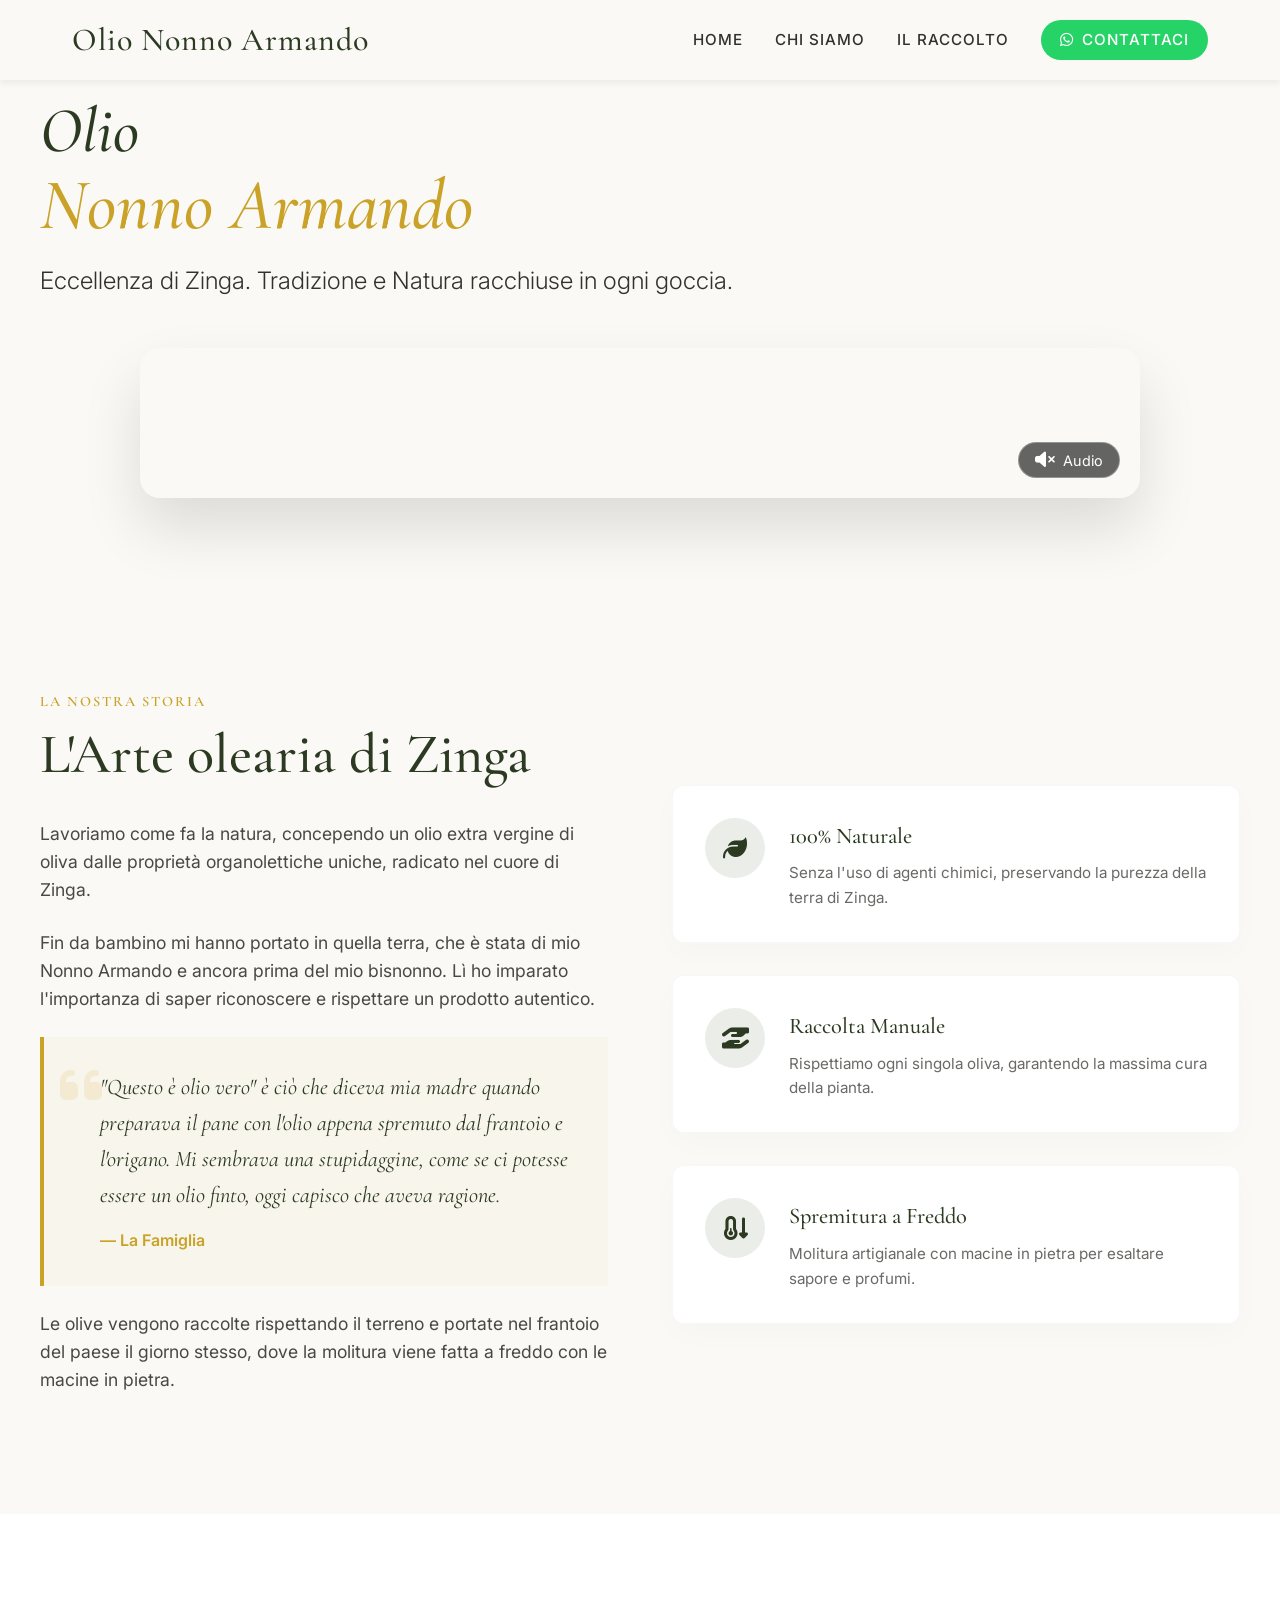
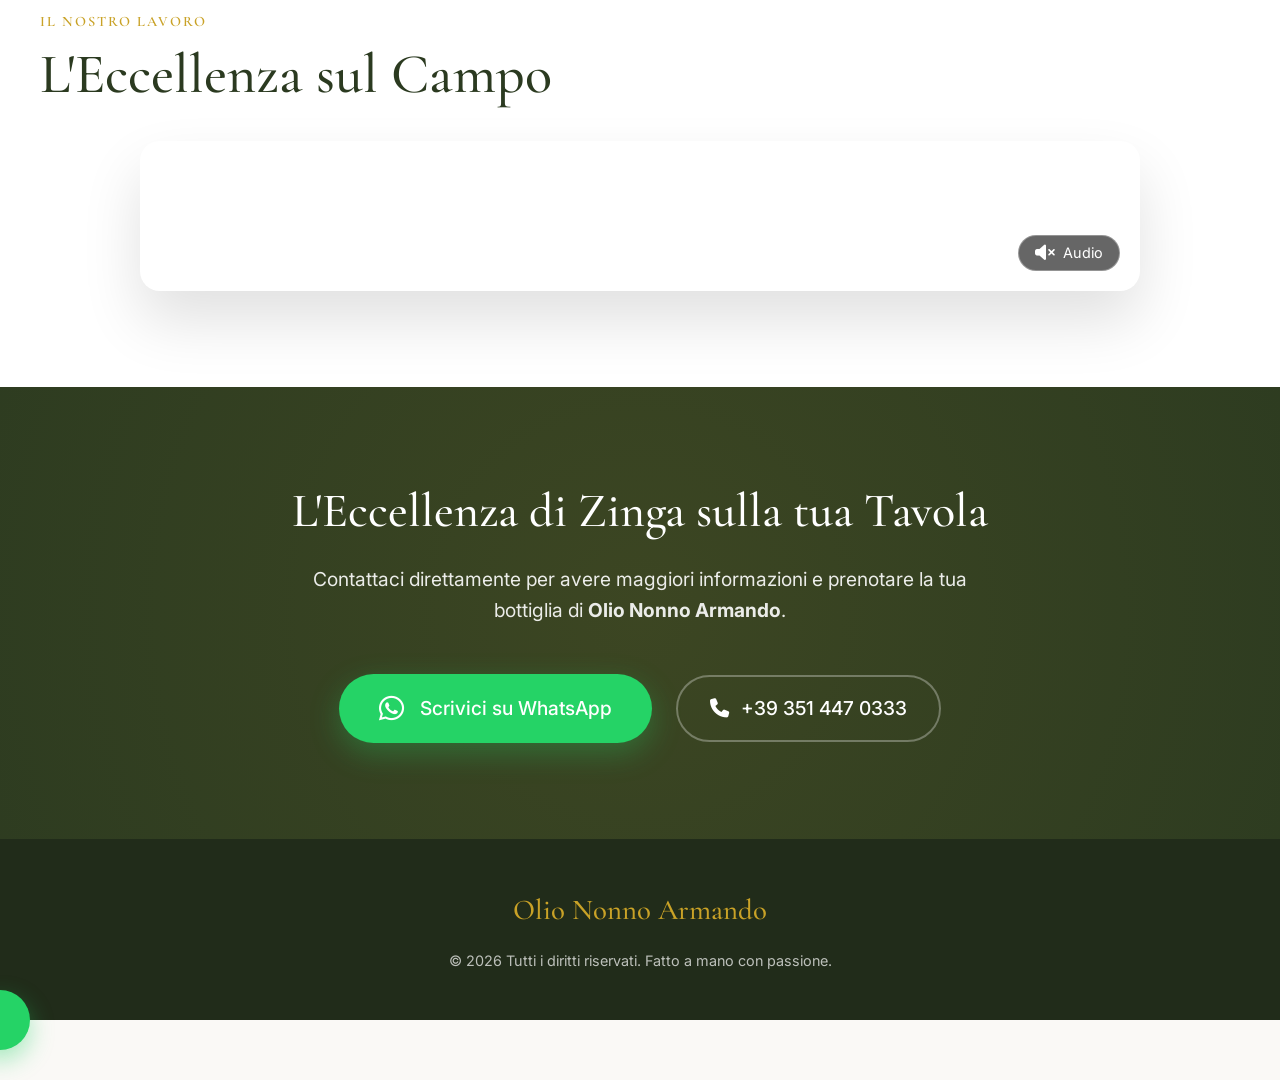
==== index.html @ 1750f6e9 "feat: add cloudinary posters to video tags for instant image preview" ====
<!DOCTYPE html>
<html lang="it">
<head>
    <meta charset="UTF-8">
    <meta name="viewport" content="width=device-width, initial-scale=1.0">
    <title>Olio Nonno Armando | Extra Vergine di Oliva Artigianale e Naturale</title>
    
    <!-- Meta description for SEO -->
    <meta name="description" content="Olio Nonno Armando: olio extra vergine di oliva artigianale e premium, 100% naturale. Scopri la trazione, il rispetto per la natura e l'eccellenza della Famiglia.">
    
    <!-- Google Fonts: Cormorant Garamond & Inter -->
    <link rel="preconnect" href="https://fonts.googleapis.com">
    <link rel="preconnect" href="https://fonts.gstatic.com" crossorigin>
    <link href="https://fonts.googleapis.com/css2?family=Cormorant+Garamond:ital,wght@0,400;0,500;0,600;0,700;1,400;1,500;1,600;1,700&family=Inter:wght@300;400;500;600&display=swap" rel="stylesheet">
    
    <!-- FontAwesome -->
    <link rel="stylesheet" href="https://cdnjs.cloudflare.com/ajax/libs/font-awesome/6.4.0/css/all.min.css">
    
    <!-- Custom CSS -->
    <link rel="stylesheet" href="styles.css">
</head>
<body>

    <!-- Loader -->
    <div id="loader">
        <div class="spinner"></div>
    </div>

        <!-- Header / Navigazione -->
    <header id="navbar">
        <div class="nav-container">
            <a href="#home" class="logo">Olio Nonno Armando</a>
            <div class="menu-toggle" id="mobile-menu">
                <span class="bar"></span>
                <span class="bar"></span>
                <span class="bar"></span>
            </div>
            <nav>
                <ul class="nav-links">
                    <li><a href="#home" class="nav-link">Home</a></li>
                    <li><a href="#storia" class="nav-link">Chi Siamo</a></li>
                    <li><a href="#video-secondario" class="nav-link">Il Raccolto</a></li>
                    <li><a href="#contatti" class="nav-link btn-nav"><i class="fa-brands fa-whatsapp"></i> Contattaci</a></li>
                </ul>
            </nav>
        </div>
    </header>

    <main>
        <!-- Hero Section -->
        <section id="home" class="section hero-boxed">
            <div class="container text-center">
                <h1 class="hero-title-dark">Olio<br><span>Nonno Armando</span></h1>
                <p class="hero-subtitle-dark">Eccellenza di Zinga. Tradizione e Natura racchiuse in ogni goccia.</p>
                <div class="video-container reveal">
                    <button class="audio-toggle-btn" aria-label="Attiva Audio" data-video-target="heroVideo">
                        <i class="fa-solid fa-volume-xmark"></i> Audio
                    </button>
                    <video id="heroVideo" autoplay loop muted playsinline class="video-large" poster="https://res.cloudinary.com/dtao2wba5/video/upload/v1773505152/1773504993231258_zj6efv.jpg">
                        <source src="https://res.cloudinary.com/dtao2wba5/video/upload/v1773505152/1773504993231258_zj6efv.mov" type="video/mp4">
                        Il tuo browser non supporta i video HTML5.
                    </video>
                </div>
            </div>
        </section>

        <!-- Chi Siamo / Storia Section -->
        <section id="storia" class="section">
            <div class="container two-columns">
                
                <!-- Colonna Testo -->
                <div class="text-column reveal reveal-left">
                    <span class="eyebrow">La Nostra Storia</span>
                    <h2 class="section-title">L'Arte olearia di Zinga</h2>
                    
                    <p class="text-body">
                        Lavoriamo come fa la natura, concependo un olio extra vergine di oliva dalle proprietà organolettiche uniche, radicato nel cuore di Zinga.
                    </p>
                    
                    <p class="text-body">
                        Fin da bambino mi hanno portato in quella terra, che è stata di mio Nonno Armando e ancora prima del mio bisnonno. Lì ho imparato l'importanza di saper riconoscere e rispettare un prodotto autentico.
                    </p>

                    <blockquote class="custom-quote">
                        <i class="fa-solid fa-quote-left quote-icon"></i>
                        <p>"Questo è olio vero" è ciò che diceva mia madre quando preparava il pane con l'olio appena spremuto dal frantoio e l'origano. Mi sembrava una stupidaggine, come se ci potesse essere un olio finto, oggi capisco che aveva ragione.</p>
                        <cite>— La Famiglia</cite>
                    </blockquote>

                    <p class="text-body">
                        Le olive vengono raccolte rispettando il terreno e portate nel frantoio del paese il giorno stesso, dove la molitura viene fatta a freddo con le macine in pietra.
                    </p>
                </div>

                <!-- Colonna Features -->
                <div class="features-column reveal reveal-right">
                    <div class="feature-card">
                        <div class="feature-icon">
                            <i class="fa-solid fa-leaf"></i>
                        </div>
                        <div class="feature-text">
                            <h3>100% Naturale</h3>
                            <p>Senza l'uso di agenti chimici, preservando la purezza della terra di Zinga.</p>
                        </div>
                    </div>

                    <div class="feature-card">
                        <div class="feature-icon">
                            <i class="fa-solid fa-hand-holding-hand"></i>
                        </div>
                        <div class="feature-text">
                            <h3>Raccolta Manuale</h3>
                            <p>Rispettiamo ogni singola oliva, garantendo la massima cura della pianta.</p>
                        </div>
                    </div>

                    <div class="feature-card">
                        <div class="feature-icon">
                            <i class="fa-solid fa-temperature-arrow-down"></i>
                        </div>
                        <div class="feature-text">
                            <h3>Spremitura a Freddo</h3>
                            <p>Molitura artigianale con macine in pietra per esaltare sapore e profumi.</p>
                        </div>
                    </div>
                </div>

            </div>
        </section>

        <!-- Sezione Video Secondario -->
        <section id="video-secondario" class="section section-light">
            <div class="container text-center reveal">
                <span class="eyebrow">Il Nostro Lavoro</span>
                <h2 class="section-title">L'Eccellenza sul Campo</h2>
                <div class="video-container">
                    <button class="audio-toggle-btn" aria-label="Attiva Audio" data-video-target="secondaryVideo">
                        <i class="fa-solid fa-volume-xmark"></i> Audio
                    </button>
                    <video id="secondaryVideo" autoplay loop muted playsinline class="video-large" poster="https://res.cloudinary.com/dtao2wba5/video/upload/v1773504689/WhatsApp_Video_2026-03-12_at_21.01.50_2_vgzuh8.jpg">
                        <source src="https://res.cloudinary.com/dtao2wba5/video/upload/v1773504689/WhatsApp_Video_2026-03-12_at_21.01.50_2_vgzuh8.mp4" type="video/mp4">
                        Il tuo browser non supporta i video HTML5.
                    </video>
                </div>
            </div>
        </section>

        <!-- Sezione Contatti / Call to Action -->
        <section id="contatti" class="cta-section">
            <div class="cta-container reveal">
                <h2 class="cta-title">L'Eccellenza di Zinga sulla tua Tavola</h2>
                <p class="cta-description">Contattaci direttamente per avere maggiori informazioni e prenotare la tua bottiglia di <strong>Olio Nonno Armando</strong>.</p>
                <div class="cta-actions">
                    <a href="https://wa.me/393514470333" target="_blank" class="btn btn-whatsapp-large">
                        <i class="fa-brands fa-whatsapp"></i> Scrivici su WhatsApp
                    </a>
                    <a href="tel:+393514470333" class="phone-link">
                        <i class="fa-solid fa-phone"></i> +39 351 447 0333
                    </a>
                </div>
            </div>
        </section>
    </main>

    <!-- Footer -->
    <footer>
        <div class="footer-container">
            <p class="footer-brand">Olio Nonno Armando</p>
            <p class="copyright">&copy; 2026 Tutti i diritti riservati. Fatto a mano con passione.</p>
        </div>
    </footer>

    <!-- Floating WhatsApp Button -->
    <a href="https://wa.me/393514470333" target="_blank" class="floating-whatsapp tooltip" aria-label="Contattaci su WhatsApp">
        <i class="fa-brands fa-whatsapp"></i>
        <span class="tooltiptext">Scrivici subito!</span>
    </a>

    <!-- Custom Script -->
    <script src="script.js"></script>
</body>
</html>
---- styles.css ----
/* ==========================================================================
   RESET & BASE STYLES
   ========================================================================== */
   *, *::before, *::after {
    margin: 0;
    padding: 0;
    box-sizing: border-box;
}

:root {
    --primary-color: #2b3a20;      /* Verde oliva molto scuro ed elegante */
    --accent-color: #c9a227;       /* Dettagli dorati premium */
    --bg-color: #faf9f6;           /* Crema chiarissimo / off-white raffinato */
    --text-color: #33312e;         /* Colore testo scuro per contrasto ma morbido */
    --wa-color: #25d366;           /* WhatsApp */
    --wa-color-hover: #1da851;
    
    --font-heading: 'Cormorant Garamond', serif;
    --font-body: 'Inter', sans-serif;
    
    --header-height: 80px;
    --transition-s: 0.3s ease;
    --transition-m: 0.8s cubic-bezier(0.16, 1, 0.3, 1); /* Curva premium per transizioni lunghe */
}

html {
    scroll-behavior: smooth; /* Even though we use JS for offset, this is good fallback */
}

body {
    font-family: var(--font-body);
    background-color: var(--bg-color);
    color: var(--text-color);
    line-height: 1.6;
    overflow-x: hidden;
}

/* ==========================================================================
   TYPOGRAPHY
   ========================================================================== */
h1, h2, h3, h4, h5, h6, .logo, .eyebrow, .footer-brand {
    font-family: var(--font-heading);
    font-weight: 500;
}

.eyebrow {
    display: block;
    color: var(--accent-color);
    text-transform: uppercase;
    letter-spacing: 2px;
    font-size: 0.9rem;
    margin-bottom: 0.5rem;
    font-weight: 600;
}

.section-title {
    font-size: 2.5rem;
    color: var(--primary-color);
    margin-bottom: 2rem;
    line-height: 1.2;
}

@media (min-width: 768px) {
    .section-title {
        font-size: 3.5rem;
    }
}

.text-body {
    font-size: 1.1rem;
    margin-bottom: 1.5rem;
    color: rgba(44, 41, 37, 0.85);
}

/* ==========================================================================
   LOADER
   ========================================================================== */
#loader {
    position: fixed;
    top: 0;
    left: 0;
    width: 100vw;
    height: 100vh;
    background-color: var(--bg-color);
    display: flex;
    justify-content: center;
    align-items: center;
    z-index: 9999;
    transition: opacity 0.6s ease, visibility 0.6s ease;
}

.spinner {
    width: 50px;
    height: 50px;
    border: 3px solid rgba(59, 77, 46, 0.2);
    border-top: 3px solid var(--primary-color);
    border-radius: 50%;
    animation: spin 1s linear infinite;
}

@keyframes spin {
    0% { transform: rotate(0deg); }
    100% { transform: rotate(360deg); }
}

/* ==========================================================================
   HEADER & NAVIGATION
   ========================================================================== */
header {
    position: fixed;
    top: 0;
    left: 0;
    width: 100%;
    height: var(--header-height);
    background-color: var(--bg-color); /* Sempre solido per non accavallarsi ai testi della hero boxed */
    box-shadow: 0 4px 6px rgba(0,0,0,0.05);
    z-index: 1000;
}

.nav-container {
    max-width: 1200px;
    margin: 0 auto;
    padding: 0 2rem;
    height: 100%;
    display: flex;
    justify-content: space-between;
    align-items: center;
}

.logo {
    font-size: 2rem;
    color: var(--primary-color);
    text-decoration: none;
    letter-spacing: 1px;
}

.nav-links {
    list-style: none;
    display: flex;
    align-items: center;
    gap: 2rem;
}

.nav-link {
    text-decoration: none;
    color: var(--text-color);
    font-size: 0.95rem;
    font-weight: 500;
    text-transform: uppercase;
    letter-spacing: 1px;
    transition: color var(--transition-s);
}

.nav-link:hover {
    color: var(--accent-color);
}

.btn-nav {
    display: inline-flex;
    align-items: center;
    gap: 0.5rem;
    background-color: var(--wa-color);
    color: #fff !important;
    padding: 0.5rem 1.2rem;
    border-radius: 50px;
    text-shadow: none;
    transition: background-color var(--transition-s), transform var(--transition-s);
}

.btn-nav:hover {
    background-color: var(--wa-color-hover);
    transform: translateY(-2px);
    color: #fff !important;
}

/* Hamburger Menu */
.menu-toggle {
    display: none;
    flex-direction: column;
    justify-content: space-between;
    width: 30px;
    height: 20px;
    cursor: pointer;
    z-index: 1001; /* Above mobile menu overlay */
}

.menu-toggle .bar {
    height: 2px;
    width: 100%;
    background-color: var(--primary-color);
    border-radius: 2px;
    transition: all var(--transition-s);
}

/* Hamburger Animation */
.menu-toggle.active .bar:nth-child(1) {
    transform: translateY(9px) rotate(45deg);
}
.menu-toggle.active .bar:nth-child(2) {
    opacity: 0;
}
.menu-toggle.active .bar:nth-child(3) {
    transform: translateY(-9px) rotate(-45deg);
}

/* ==========================================================================
   HERO & VIDEO SECTION BOXED
   ========================================================================== */
.hero-boxed {
    padding-top: calc(var(--header-height) + 4rem); 
    padding-bottom: 4rem;
}

.hero-title-dark {
    font-size: 3rem;
    margin-bottom: 1rem;
    font-style: italic;
    line-height: 1.1;
    color: var(--primary-color);
    font-family: var(--font-heading);
}

.hero-title-dark span {
    font-size: 3.5rem;
    color: var(--accent-color);
    display: block;
}

@media (min-width: 768px) {
    .hero-title-dark { font-size: 4rem; }
    .hero-title-dark span { font-size: 4.5rem; }
}

.hero-subtitle-dark {
    font-size: 1.2rem;
    margin-bottom: 3rem;
    font-weight: 300;
    color: var(--text-color);
}

@media (min-width: 768px) {
    .hero-subtitle-dark { font-size: 1.5rem; }
}

.video-container {
    max-width: 1000px;
    margin: 0 auto;
    border-radius: 20px;
    overflow: hidden;
    box-shadow: 0 30px 60px rgba(0,0,0,0.12); /* Ombra più morbida ed espansa */
    background-color: transparent;
    position: relative;
    display: flex;
    justify-content: center;
    align-items: center;
}

.audio-toggle-btn {
    position: absolute;
    bottom: 20px;
    right: 20px;
    background-color: rgba(0, 0, 0, 0.6);
    color: #fff;
    border: 1px solid rgba(255,255,255,0.3);
    padding: 0.5rem 1rem;
    border-radius: 50px;
    cursor: pointer;
    font-family: var(--font-body);
    font-size: 0.9rem;
    display: flex;
    align-items: center;
    gap: 0.5rem;
    transition: all var(--transition-s);
    z-index: 10;
    backdrop-filter: blur(5px);
}

.audio-toggle-btn:hover {
    background-color: rgba(0, 0, 0, 0.8);
    border-color: rgba(255,255,255,0.8);
}

.audio-toggle-btn i {
    font-size: 1.1rem;
}

.video-large {
    width: auto;
    height: auto;
    max-width: 100%;
    max-height: 80vh; /* Impedisce che un video verticale occupi più di una schermata desktop */
    display: block;
    margin: 0 auto;
    border-radius: 12px;
}

/* ==========================================================================
   SECTIONS GENERAL
   ========================================================================== */
.section {
    padding: 6rem 2rem;
    background-color: var(--bg-color);
    scroll-margin-top: var(--header-height);
}

.section-light {
    background-color: #fff;
}

.container {
    max-width: 1200px;
    margin: 0 auto;
}

/* ==========================================================================
   STORIA / CHI SIAMO
   ========================================================================== */
.two-columns {
    display: grid;
    grid-template-columns: 1fr;
    gap: 4rem;
}

@media (min-width: 992px) {
    .two-columns {
        grid-template-columns: 1fr 1fr;
        align-items: center;
    }
}

.custom-quote {
    position: relative;
    padding: 2rem 2rem 2rem 3.5rem;
    background-color: rgba(212, 175, 55, 0.05);
    border-left: 4px solid var(--accent-color);
    margin: 1.5rem 0;
    font-family: var(--font-heading);
    font-size: 1.4rem;
    font-style: italic;
    color: var(--primary-color);
}

.quote-icon {
    position: absolute;
    top: 1.5rem;
    left: 1rem;
    font-size: 3rem;
    color: rgba(212, 175, 55, 0.15);
    z-index: 0;
}

.custom-quote p {
    position: relative;
    z-index: 1;
}

.custom-quote cite {
    display: block;
    margin-top: 1rem;
    font-size: 1rem;
    font-weight: 600;
    font-style: normal;
    color: var(--accent-color);
    font-family: var(--font-body);
}

.features-column {
    display: flex;
    flex-direction: column;
    gap: 2rem;
}

.feature-card {
    display: flex;
    align-items: flex-start;
    gap: 1.5rem;
    padding: 2rem;
    background-color: #fff;
    border-radius: 12px;
    border: 1px solid rgba(0,0,0,0.03);
    box-shadow: 0 10px 30px rgba(0,0,0,0.02);
    transition: transform var(--transition-s), box-shadow var(--transition-s), border-color var(--transition-s);
}

.feature-card:hover {
    transform: translateY(-8px);
    box-shadow: 0 20px 40px rgba(0,0,0,0.06);
    border-color: rgba(201, 162, 39, 0.2); /* Usa l'accent color alleggerito */
}

.feature-icon {
    flex-shrink: 0;
    width: 60px;
    height: 60px;
    background-color: rgba(59, 77, 46, 0.1);
    color: var(--primary-color);
    border-radius: 50%;
    display: flex;
    justify-content: center;
    align-items: center;
    font-size: 1.5rem;
}

.feature-text h3 {
    color: var(--primary-color);
    margin-bottom: 0.5rem;
    font-size: 1.4rem;
}

.feature-text p {
    color: rgba(44, 41, 37, 0.7);
    font-size: 0.95rem;
}


/* ==========================================================================
   CONTATTI / CTA
   ========================================================================== */
.cta-section {
    padding: 6rem 1.5rem;
    background-color: var(--primary-color);
    color: #fff;
    text-align: center;
    position: relative;
    overflow: hidden;
    scroll-margin-top: var(--header-height);
}

.cta-section::before {
    content: '';
    position: absolute;
    top: -50%;
    left: -50%;
    width: 200%;
    height: 200%;
    background: radial-gradient(circle, rgba(212, 175, 55, 0.1) 0%, transparent 60%);
    pointer-events: none;
}

.cta-container {
    max-width: 700px;
    margin: 0 auto;
    position: relative;
    z-index: 1;
}

.cta-title {
    font-family: var(--font-heading);
    font-size: 2.2rem;
    margin-bottom: 1.5rem;
    line-height: 1.2;
    color: #fff;
}

@media (min-width: 768px) {
    .cta-title {
        font-size: 3rem;
    }
}

.cta-description {
    font-size: 1.2rem;
    margin-bottom: 3rem;
    opacity: 0.9;
}

.cta-actions {
    display: flex;
    flex-direction: column;
    align-items: center;
    gap: 1.5rem;
}

@media (min-width: 768px) {
    .cta-actions {
        flex-direction: row;
        justify-content: center;
    }
}

.btn-whatsapp-large {
    display: inline-flex;
    align-items: center;
    gap: 1rem;
    background-color: var(--wa-color);
    color: #fff;
    padding: 1.2rem 2.5rem;
    font-size: 1.2rem;
    font-weight: 500;
    border-radius: 50px;
    text-decoration: none;
    box-shadow: 0 10px 30px rgba(37, 211, 102, 0.3);
    transition: all var(--transition-s);
}

.btn-whatsapp-large i {
    font-size: 1.8rem;
}

.btn-whatsapp-large:hover {
    background-color: var(--wa-color-hover);
    transform: translateY(-3px);
    box-shadow: 0 15px 40px rgba(37, 211, 102, 0.4);
}

.phone-link {
    display: inline-flex;
    align-items: center;
    gap: 0.8rem;
    color: #fff;
    text-decoration: none;
    font-weight: 500;
    font-size: 1.2rem;
    padding: 1rem 2rem;
    border: 2px solid rgba(255,255,255,0.3);
    border-radius: 50px;
    transition: all var(--transition-s);
}

.phone-link:hover {
    background-color: rgba(255,255,255,0.1);
    border-color: #fff;
    transform: translateY(-3px);
}

/* ==========================================================================
   FOOTER
   ========================================================================== */
footer {
    background-color: #212c1a; /* Verde scurissimo quasi nero */
    color: rgba(255,255,255,0.7);
    padding: 3rem 2rem;
    text-align: center;
}

.footer-brand {
    font-size: 1.8rem;
    color: var(--accent-color);
    margin-bottom: 1rem;
}

.copyright {
    font-size: 0.9rem;
}

/* ==========================================================================
   FLOATING WHATSAPP BUTTON
   ========================================================================== */
.floating-whatsapp {
    position: fixed;
    bottom: 30px;
    right: 30px;
    width: 60px;
    height: 60px;
    background-color: var(--wa-color);
    color: #fff;
    border-radius: 50%;
    display: flex;
    justify-content: center;
    align-items: center;
    font-size: 2rem;
    box-shadow: 0 10px 25px rgba(37, 211, 102, 0.4);
    z-index: 1000;
    text-decoration: none;
    transition: transform var(--transition-s);
}

.floating-whatsapp:hover {
    transform: scale(1.1);
}

.tooltip {
    position: relative;
    display: inline-block;
}

.tooltip .tooltiptext {
    visibility: hidden;
    width: 140px;
    background-color: #333;
    color: #fff;
    text-align: center;
    border-radius: 6px;
    padding: 5px 0;
    position: absolute;
    z-index: 1;
    right: 120%; 
    top: 50%;
    transform: translateY(-50%);
    opacity: 0;
    transition: opacity 0.3s;
    font-size: 0.9rem;
    pointer-events: none;
}

.tooltip .tooltiptext::after {
    content: "";
    position: absolute;
    top: 50%;
    left: 100%;
    margin-top: -5px;
    border-width: 5px;
    border-style: solid;
    border-color: transparent transparent transparent #333;
}

.tooltip:hover .tooltiptext {
    visibility: visible;
    opacity: 1;
}

/* ==========================================================================
   MOBILE MENU OVERLAY
   ========================================================================== */
@media (max-width: 768px) {
    .menu-toggle {
        display: flex;
    }

    .nav-links {
        position: fixed;
        top: 0;
        right: -100%;
        width: 80%;
        height: 100vh;
        background-color: var(--bg-color);
        flex-direction: column;
        justify-content: center;
        align-items: flex-start;
        padding-left: 3rem;
        gap: 2.5rem;
        transition: right var(--transition-m);
        box-shadow: -10px 0 30px rgba(0,0,0,0.1);
        z-index: 1000;
    }

    .nav-links.active {
        right: 0;
    }

    .nav-link {
        color: var(--text-color);
        font-size: 1.5rem;
        text-shadow: none;
    }
}

/* ==========================================================================
   ANIMATIONS (REVEAL SCRIPT)
   ========================================================================== */
.reveal {
    opacity: 0;
    transform: translateY(40px);
    transition: opacity 1s cubic-bezier(0.16, 1, 0.3, 1), transform 1s cubic-bezier(0.16, 1, 0.3, 1);
}

.reveal.active {
    opacity: 1;
    transform: translateY(0);
}

.reveal-left {
    transform: translateX(-40px);
}
.reveal-left.active {
    transform: translateX(0);
}

.reveal-right {
    transform: translateX(40px);
}
.reveal-right.active {
    transform: translateX(0);
}
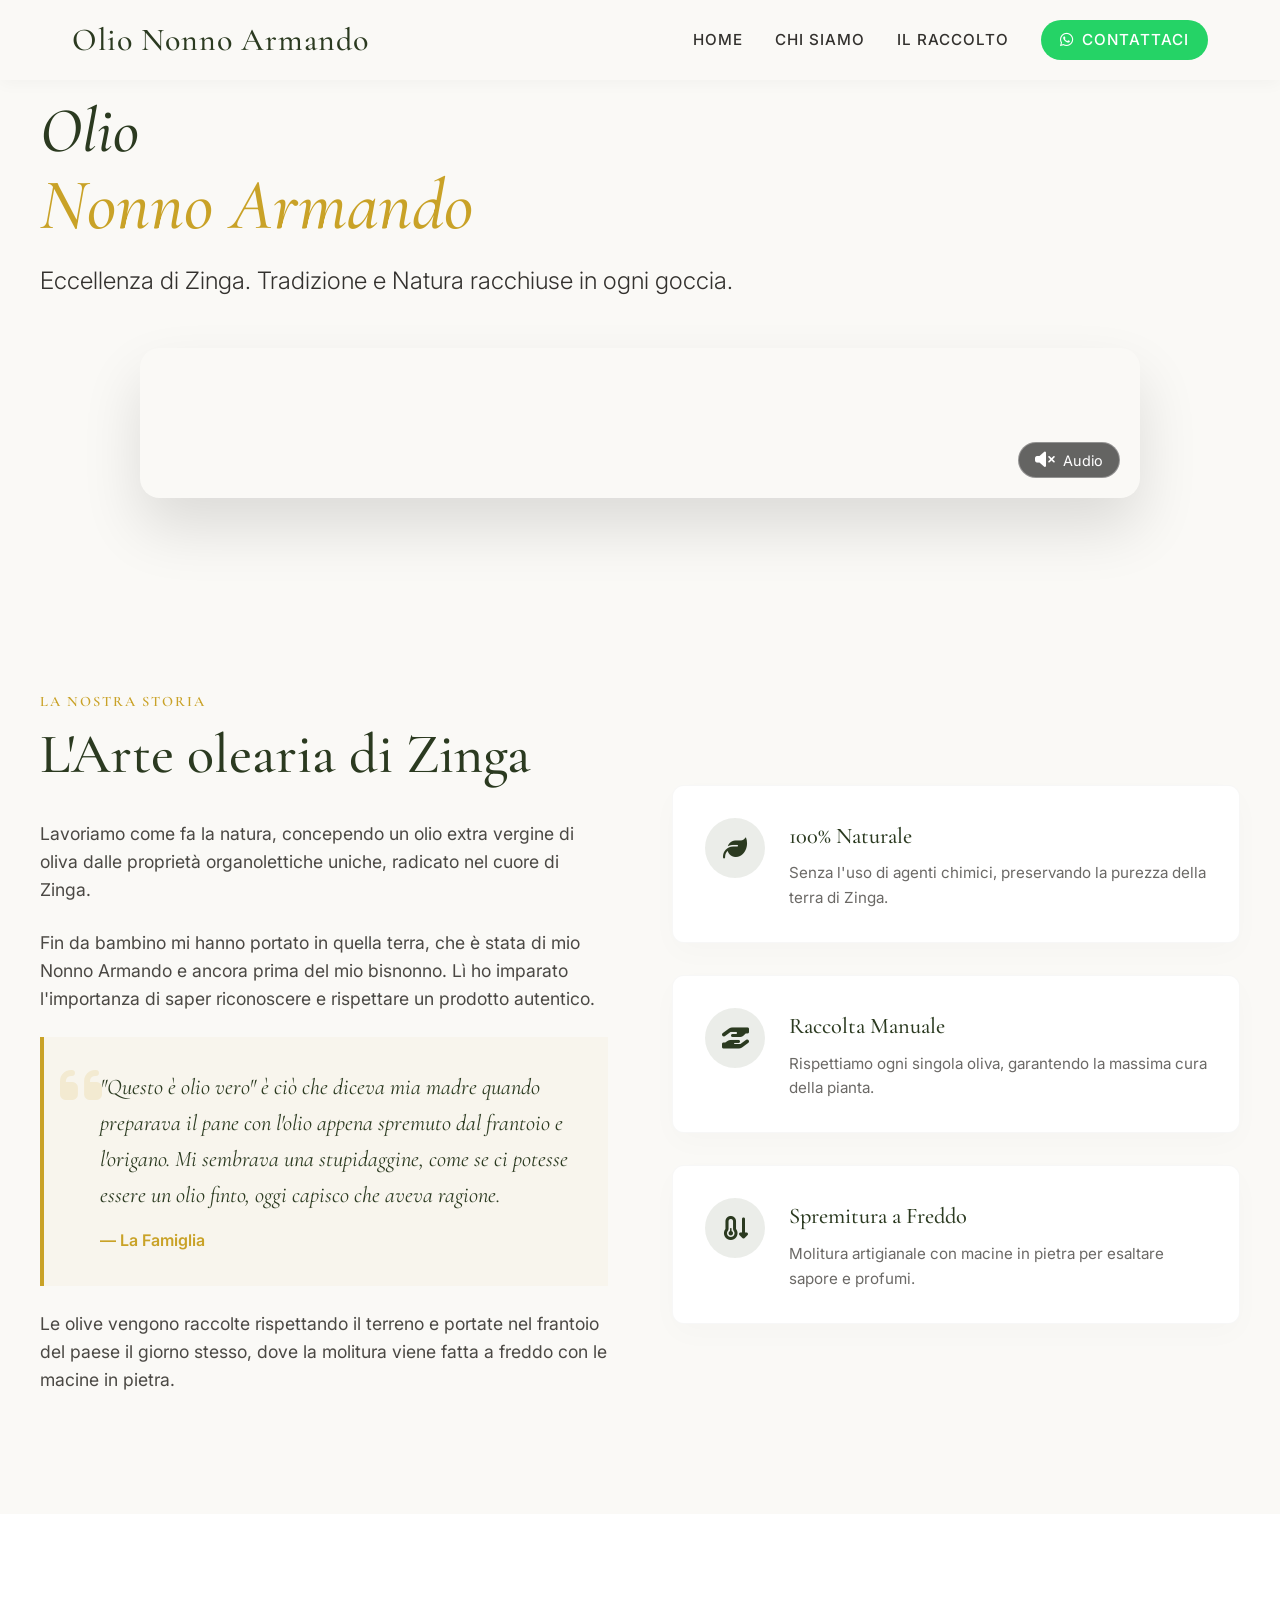
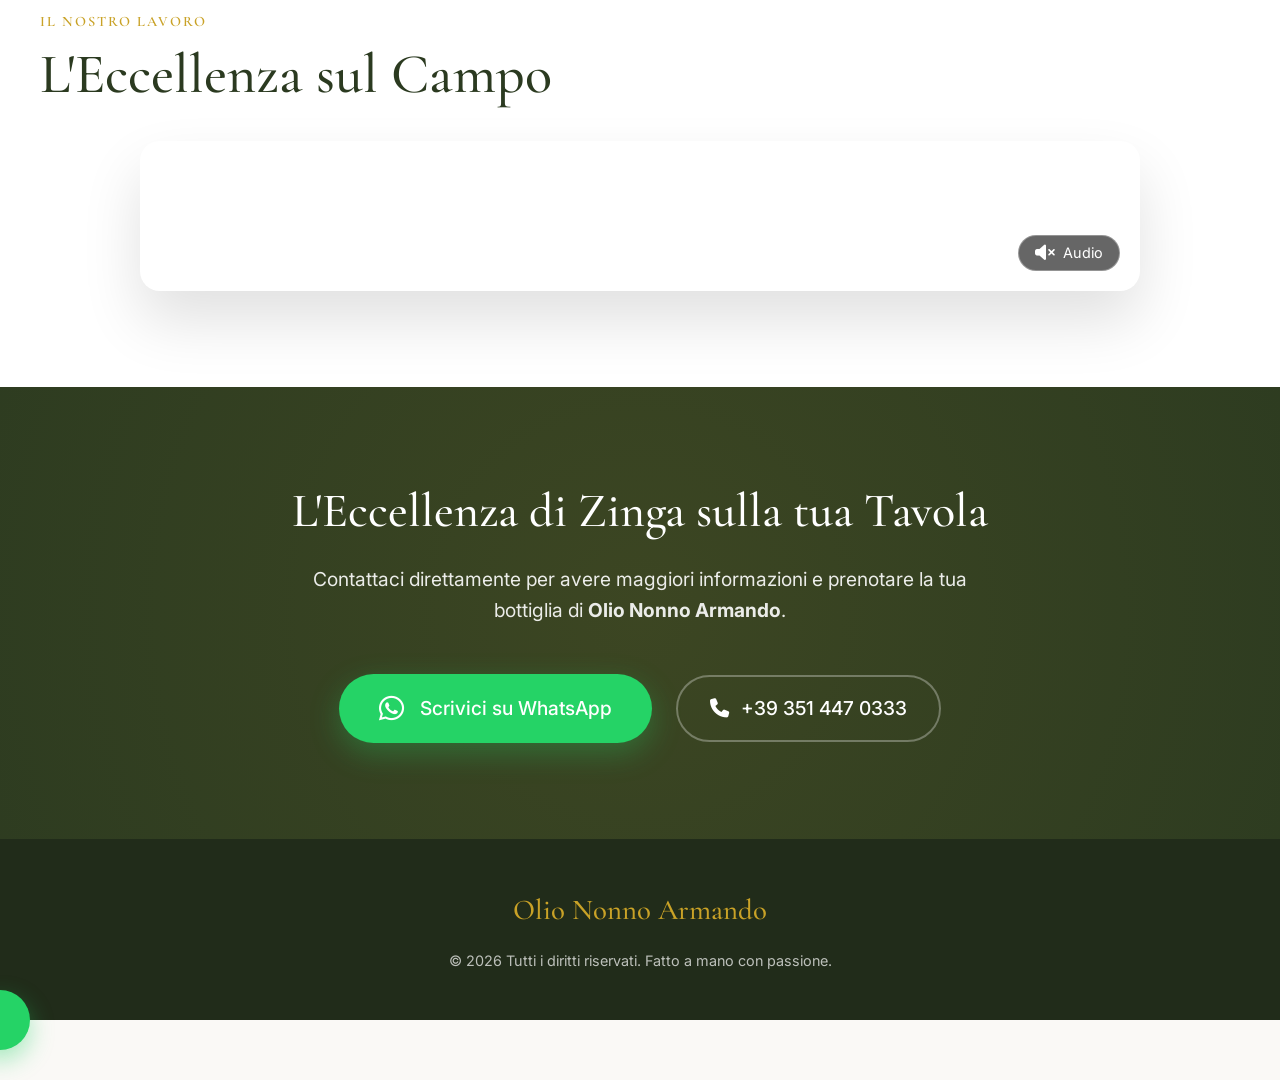
==== commit c3426e3d: "perf: optimize mobile loading speed (Cloudinary f_auto/q_auto) and simplify mobile UI" ====
--- a/index.html
+++ b/index.html
@@ -7,6 +7,18 @@
     
     <!-- Meta description for SEO -->
     <meta name="description" content="Olio Nonno Armando: olio extra vergine di oliva artigianale e premium, 100% naturale. Scopri la trazione, il rispetto per la natura e l'eccellenza della Famiglia.">
+    
+    <!-- Open Graph / Social Media & WhatsApp Preview -->
+    <meta property="og:type" content="website">
+    <meta property="og:url" content="https://lorenzovecc.github.io/OlioNonnoArmando/">
+    <meta property="og:title" content="Olio Nonno Armando | Extra Vergine di Oliva Artigianale e Naturale">
+    <meta property="og:description" content="Olio Nonno Armando: olio extra vergine di oliva artigianale e premium, 100% naturale. Scopri l'eccellenza della Famiglia.">
+    <meta property="og:image" content="https://raw.githubusercontent.com/LorenzoVecc/OlioNonnoArmando/main/cover.png">
+    <meta property="og:image:width" content="1200">
+    <meta property="og:image:height" content="1200">
+    
+    <!-- Video Preload & Resource Hints -->
+    <link rel="preload" as="image" href="https://res.cloudinary.com/dtao2wba5/video/upload/f_auto,q_auto/v1773505152/1773504993231258_zj6efv.jpg" fetchpriority="high">
     
     <!-- Google Fonts: Cormorant Garamond & Inter -->
     <link rel="preconnect" href="https://fonts.googleapis.com">
@@ -52,12 +64,12 @@
             <div class="container text-center">
                 <h1 class="hero-title-dark">Olio<br><span>Nonno Armando</span></h1>
                 <p class="hero-subtitle-dark">Eccellenza di Zinga. Tradizione e Natura racchiuse in ogni goccia.</p>
-                <div class="video-container reveal">
+                <div class="video-container"> <!-- Removed reveal for mobile instant visibility -->
                     <button class="audio-toggle-btn" aria-label="Attiva Audio" data-video-target="heroVideo">
                         <i class="fa-solid fa-volume-xmark"></i> Audio
                     </button>
-                    <video id="heroVideo" autoplay loop muted playsinline class="video-large" poster="https://res.cloudinary.com/dtao2wba5/video/upload/v1773505152/1773504993231258_zj6efv.jpg">
-                        <source src="https://res.cloudinary.com/dtao2wba5/video/upload/v1773505152/1773504993231258_zj6efv.mov" type="video/mp4">
+                    <video id="heroVideo" autoplay loop muted playsinline class="video-large" poster="https://res.cloudinary.com/dtao2wba5/video/upload/f_auto,q_auto/v1773505152/1773504993231258_zj6efv.jpg" preload="auto">
+                        <source src="https://res.cloudinary.com/dtao2wba5/video/upload/f_auto,q_auto/v1773505152/1773504993231258_zj6efv" type="video/mp4">
                         Il tuo browser non supporta i video HTML5.
                     </video>
                 </div>
@@ -137,8 +149,8 @@
                     <button class="audio-toggle-btn" aria-label="Attiva Audio" data-video-target="secondaryVideo">
                         <i class="fa-solid fa-volume-xmark"></i> Audio
                     </button>
-                    <video id="secondaryVideo" autoplay loop muted playsinline class="video-large" poster="https://res.cloudinary.com/dtao2wba5/video/upload/v1773504689/WhatsApp_Video_2026-03-12_at_21.01.50_2_vgzuh8.jpg">
-                        <source src="https://res.cloudinary.com/dtao2wba5/video/upload/v1773504689/WhatsApp_Video_2026-03-12_at_21.01.50_2_vgzuh8.mp4" type="video/mp4">
+                    <video id="secondaryVideo" autoplay loop muted playsinline class="video-large" poster="https://res.cloudinary.com/dtao2wba5/video/upload/f_auto,q_auto/v1773504689/WhatsApp_Video_2026-03-12_at_21.01.50_2_vgzuh8.jpg" preload="metadata">
+                        <source src="https://res.cloudinary.com/dtao2wba5/video/upload/f_auto,q_auto/v1773504689/WhatsApp_Video_2026-03-12_at_21.01.50_2_vgzuh8" type="video/mp4">
                         Il tuo browser non supporta i video HTML5.
                     </video>
                 </div>
--- a/styles.css
+++ b/styles.css
@@ -18,9 +18,13 @@
     --font-heading: 'Cormorant Garamond', serif;
     --font-body: 'Inter', sans-serif;
     
+    /* Responsive Spacing & Scaling */
     --header-height: 80px;
+    --mobile-header-height: 65px;
+    --container-padding: 1.5rem;
+    
     --transition-s: 0.3s ease;
-    --transition-m: 0.8s cubic-bezier(0.16, 1, 0.3, 1); /* Curva premium per transizioni lunghe */
+    --transition-m: 0.8s cubic-bezier(0.16, 1, 0.3, 1);
 }
 
 html {
@@ -112,9 +116,16 @@
     left: 0;
     width: 100%;
     height: var(--header-height);
-    background-color: var(--bg-color); /* Sempre solido per non accavallarsi ai testi della hero boxed */
-    box-shadow: 0 4px 6px rgba(0,0,0,0.05);
+    background-color: var(--bg-color);
+    box-shadow: 0 4px 15px rgba(0,0,0,0.03);
     z-index: 1000;
+    transition: height var(--transition-s);
+}
+
+@media (max-width: 768px) {
+    header {
+        height: var(--mobile-header-height);
+    }
 }
 
 .nav-container {
@@ -617,20 +628,28 @@
         display: flex;
     }
 
+    .nav-container {
+        padding: 0 1.2rem;
+    }
+
+    .logo {
+        font-size: 1.4rem; /* Logo più compatto su mobile */
+    }
+
     .nav-links {
         position: fixed;
         top: 0;
         right: -100%;
-        width: 80%;
+        width: 100%; /* Copre tutto lo schermo per evitare problemi di overflow */
         height: 100vh;
         background-color: var(--bg-color);
         flex-direction: column;
         justify-content: center;
-        align-items: flex-start;
-        padding-left: 3rem;
-        gap: 2.5rem;
+        align-items: center;
+        padding: 0;
+        gap: 2rem;
         transition: right var(--transition-m);
-        box-shadow: -10px 0 30px rgba(0,0,0,0.1);
+        box-shadow: none;
         z-index: 1000;
     }
 
@@ -640,9 +659,159 @@
 
     .nav-link {
         color: var(--text-color);
-        font-size: 1.5rem;
-        text-shadow: none;
-    }
+        font-size: 1.4rem;
+        letter-spacing: 2px;
+    }
+
+    /* Mobile Typography & Spacing Fixes */
+    .hero-boxed {
+        padding-top: calc(var(--mobile-header-height) + 1rem); /* Reduced further */
+        padding-bottom: 2rem;
+    }
+
+    .hero-title-dark { 
+        font-size: clamp(2rem, 10vw, 2.5rem); /* Fluid font size */
+        margin-bottom: 0.5rem;
+    }
+    .hero-title-dark span { 
+        font-size: clamp(2.4rem, 12vw, 3rem); 
+    }
+    
+    .hero-subtitle-dark {
+        font-size: 1rem;
+        margin-bottom: 2rem;
+        padding: 0 1rem;
+    }
+
+    .section {
+        padding: 4rem 1.2rem;
+    }
+
+    .section-title {
+        font-size: clamp(1.8rem, 8vw, 2.2rem);
+        margin-bottom: 1.2rem;
+    }
+
+    .text-body {
+        font-size: 1rem;
+        line-height: 1.5;
+    }
+
+    .custom-quote {
+        font-size: 1.1rem;
+        padding: 1.5rem 1.2rem 1.5rem 2rem;
+        margin: 2rem 0;
+    }
+
+    .quote-icon {
+        font-size: 1.8rem;
+        top: 0.8rem;
+        left: 0.4rem;
+    }
+
+    /* Video & Cards Mobile Optimization */
+    .video-container {
+        border-radius: 12px;
+        box-shadow: 0 15px 30px rgba(0,0,0,0.08);
+        width: 100%;
+    }
+    
+    .video-large {
+        border-radius: 8px;
+        max-height: 65vh; /* Più centrato su mobile */
+    }
+
+    .audio-toggle-btn {
+        bottom: 12px;
+        right: 12px;
+        padding: 0.4rem 0.8rem;
+        font-size: 0.8rem;
+        background-color: rgba(0, 0, 0, 0.7);
+    }
+    
+    .features-column {
+        gap: 1.2rem;
+        margin-top: 2rem;
+    }
+
+    .feature-card {
+        padding: 1.5rem 1rem;
+        gap: 1rem;
+        flex-direction: column;
+        align-items: center;
+        text-align: center;
+        border-radius: 15px;
+    }
+
+    .feature-icon {
+        width: 50px;
+        height: 50px;
+        font-size: 1.2rem;
+        margin-bottom: 0.5rem;
+    }
+
+    .feature-text h3 {
+        font-size: 1.2rem;
+        margin-bottom: 0.4rem;
+    }
+
+    .feature-text p {
+        font-size: 0.9rem;
+        line-height: 1.4;
+    }
+
+    /* CTA Section Mobile */
+    .cta-section {
+        padding: 4.5rem 1.2rem;
+    }
+
+    .cta-title {
+        font-size: 1.8rem;
+    }
+
+    .cta-description {
+        font-size: 1rem;
+        margin-bottom: 2.5rem;
+    }
+
+    .cta-actions {
+        gap: 1rem;
+        width: 100%;
+    }
+
+    .btn-whatsapp-large {
+        padding: 1rem;
+        font-size: 1.1rem;
+        width: 100%;
+        justify-content: center;
+    }
+
+    .phone-link {
+        padding: 1rem;
+        font-size: 1.1rem;
+        width: 100%;
+        justify-content: center;
+    }
+
+    /* Floating Button */
+    .floating-whatsapp {
+        width: 55px;
+        height: 55px;
+        font-size: 1.6rem;
+        bottom: 20px;
+        right: 20px;
+        box-shadow: 0 8px 20px rgba(37, 211, 102, 0.3);
+    }
+}
+
+/* Evitiamo stati hover appiccicosi su mobile */
+@media (hover: hover) {
+    .nav-link:hover { color: var(--accent-color); }
+    .btn-nav:hover { background-color: var(--wa-color-hover); transform: translateY(-2px); }
+    .feature-card:hover { transform: translateY(-8px); box-shadow: 0 20px 40px rgba(0,0,0,0.06); border-color: rgba(201, 162, 39, 0.2); }
+    .btn-whatsapp-large:hover { background-color: var(--wa-color-hover); transform: translateY(-3px); }
+    .phone-link:hover { background-color: rgba(255,255,255,0.1); border-color: #fff; transform: translateY(-3px); }
+    .floating-whatsapp:hover { transform: scale(1.1); }
 }
 
 /* ==========================================================================
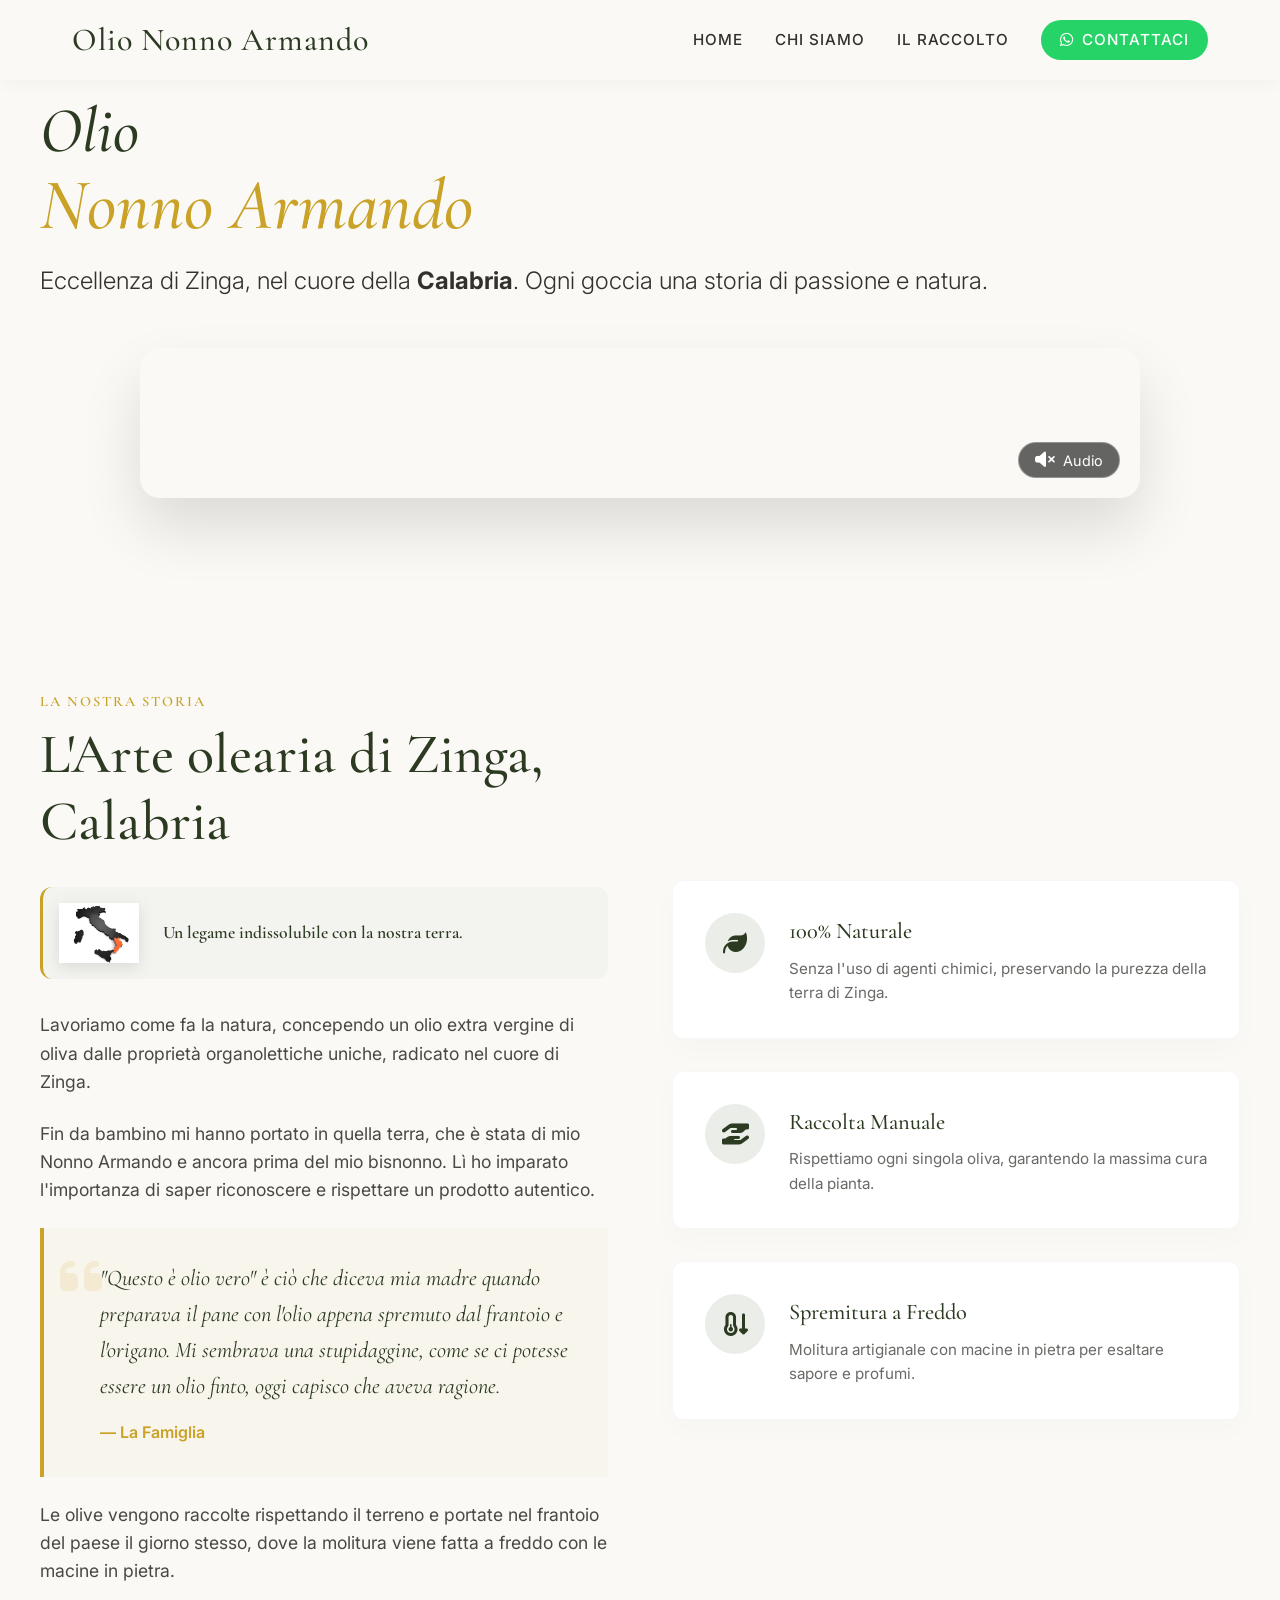
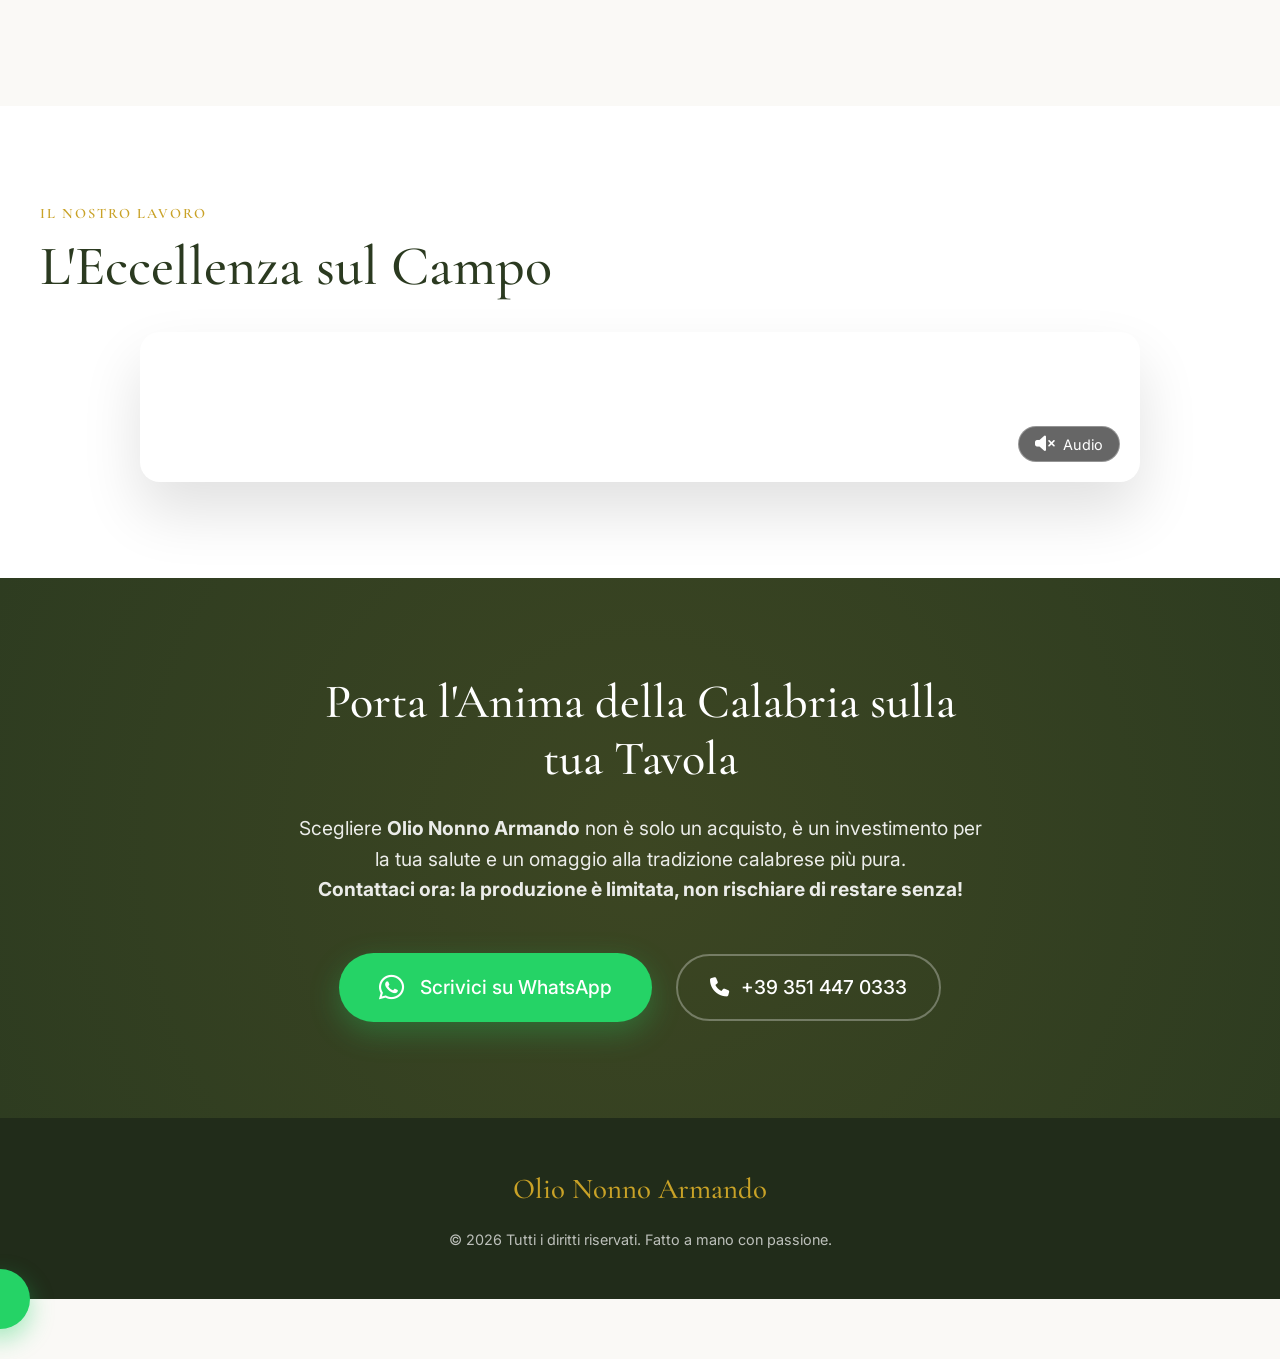
==== commit 7235b5ac: "feat: add Calabria branding, persuasive copywriting, and regional map image" ====
--- a/index.html
+++ b/index.html
@@ -33,12 +33,7 @@
 </head>
 <body>
 
-    <!-- Loader -->
-    <div id="loader">
-        <div class="spinner"></div>
-    </div>
-
-        <!-- Header / Navigazione -->
+    <!-- Header / Navigazione -->
     <header id="navbar">
         <div class="nav-container">
             <a href="#home" class="logo">Olio Nonno Armando</a>
@@ -63,13 +58,13 @@
         <section id="home" class="section hero-boxed">
             <div class="container text-center">
                 <h1 class="hero-title-dark">Olio<br><span>Nonno Armando</span></h1>
-                <p class="hero-subtitle-dark">Eccellenza di Zinga. Tradizione e Natura racchiuse in ogni goccia.</p>
+                <p class="hero-subtitle-dark">Eccellenza di Zinga, nel cuore della <strong>Calabria</strong>. Ogni goccia una storia di passione e natura.</p>
                 <div class="video-container"> <!-- Removed reveal for mobile instant visibility -->
                     <button class="audio-toggle-btn" aria-label="Attiva Audio" data-video-target="heroVideo">
                         <i class="fa-solid fa-volume-xmark"></i> Audio
                     </button>
-                    <video id="heroVideo" autoplay loop muted playsinline class="video-large" poster="https://res.cloudinary.com/dtao2wba5/video/upload/f_auto,q_auto/v1773505152/1773504993231258_zj6efv.jpg" preload="auto">
-                        <source src="https://res.cloudinary.com/dtao2wba5/video/upload/f_auto,q_auto/v1773505152/1773504993231258_zj6efv" type="video/mp4">
+                    <video id="heroVideo" autoplay loop muted playsinline crossorigin="anonymous" class="video-large" poster="https://res.cloudinary.com/dtao2wba5/video/upload/f_auto,q_auto/v1773505152/1773504993231258_zj6efv.jpg" preload="auto">
+                        <source src="https://res.cloudinary.com/dtao2wba5/video/upload/f_auto,q_auto/v1773505152/1773504993231258_zj6efv.mp4" type="video/mp4">
                         Il tuo browser non supporta i video HTML5.
                     </video>
                 </div>
@@ -83,7 +78,12 @@
                 <!-- Colonna Testo -->
                 <div class="text-column reveal reveal-left">
                     <span class="eyebrow">La Nostra Storia</span>
-                    <h2 class="section-title">L'Arte olearia di Zinga</h2>
+                    <h2 class="section-title">L'Arte olearia di Zinga, Calabria</h2>
+
+                    <div class="region-highlight anim-hover">
+                        <img src="Calabria.png" alt="Mappa Calabria" class="calabria-img">
+                        <p class="region-text">Un legame indissolubile con la nostra terra.</p>
+                    </div>
                     
                     <p class="text-body">
                         Lavoriamo come fa la natura, concependo un olio extra vergine di oliva dalle proprietà organolettiche uniche, radicato nel cuore di Zinga.
@@ -149,8 +149,8 @@
                     <button class="audio-toggle-btn" aria-label="Attiva Audio" data-video-target="secondaryVideo">
                         <i class="fa-solid fa-volume-xmark"></i> Audio
                     </button>
-                    <video id="secondaryVideo" autoplay loop muted playsinline class="video-large" poster="https://res.cloudinary.com/dtao2wba5/video/upload/f_auto,q_auto/v1773504689/WhatsApp_Video_2026-03-12_at_21.01.50_2_vgzuh8.jpg" preload="metadata">
-                        <source src="https://res.cloudinary.com/dtao2wba5/video/upload/f_auto,q_auto/v1773504689/WhatsApp_Video_2026-03-12_at_21.01.50_2_vgzuh8" type="video/mp4">
+                    <video id="secondaryVideo" autoplay loop muted playsinline crossorigin="anonymous" class="video-large" poster="https://res.cloudinary.com/dtao2wba5/video/upload/f_auto,q_auto/v1773504689/WhatsApp_Video_2026-03-12_at_21.01.50_2_vgzuh8.jpg" preload="metadata">
+                        <source src="https://res.cloudinary.com/dtao2wba5/video/upload/f_auto,q_auto/v1773504689/WhatsApp_Video_2026-03-12_at_21.01.50_2_vgzuh8.mp4" type="video/mp4">
                         Il tuo browser non supporta i video HTML5.
                     </video>
                 </div>
@@ -160,8 +160,8 @@
         <!-- Sezione Contatti / Call to Action -->
         <section id="contatti" class="cta-section">
             <div class="cta-container reveal">
-                <h2 class="cta-title">L'Eccellenza di Zinga sulla tua Tavola</h2>
-                <p class="cta-description">Contattaci direttamente per avere maggiori informazioni e prenotare la tua bottiglia di <strong>Olio Nonno Armando</strong>.</p>
+                <h2 class="cta-title">Porta l'Anima della Calabria sulla tua Tavola</h2>
+                <p class="cta-description">Scegliere <strong>Olio Nonno Armando</strong> non è solo un acquisto, è un investimento per la tua salute e un omaggio alla tradizione calabrese più pura. <br><strong>Contattaci ora: la produzione è limitata, non rischiare di restare senza!</strong></p>
                 <div class="cta-actions">
                     <a href="https://wa.me/393514470333" target="_blank" class="btn btn-whatsapp-large">
                         <i class="fa-brands fa-whatsapp"></i> Scrivici su WhatsApp
--- a/styles.css
+++ b/styles.css
@@ -77,37 +77,6 @@
 }
 
 /* ==========================================================================
-   LOADER
-   ========================================================================== */
-#loader {
-    position: fixed;
-    top: 0;
-    left: 0;
-    width: 100vw;
-    height: 100vh;
-    background-color: var(--bg-color);
-    display: flex;
-    justify-content: center;
-    align-items: center;
-    z-index: 9999;
-    transition: opacity 0.6s ease, visibility 0.6s ease;
-}
-
-.spinner {
-    width: 50px;
-    height: 50px;
-    border: 3px solid rgba(59, 77, 46, 0.2);
-    border-top: 3px solid var(--primary-color);
-    border-radius: 50%;
-    animation: spin 1s linear infinite;
-}
-
-@keyframes spin {
-    0% { transform: rotate(0deg); }
-    100% { transform: rotate(360deg); }
-}
-
-/* ==========================================================================
    HEADER & NAVIGATION
    ========================================================================== */
 header {
@@ -321,6 +290,50 @@
 .container {
     max-width: 1200px;
     margin: 0 auto;
+}
+
+/* ==========================================================================
+   REGION HIGHLIGHT (CALABRIA IMAGE)
+   ========================================================================== */
+.region-highlight {
+    display: flex;
+    align-items: center;
+    gap: 1.5rem;
+    margin: 2rem 0;
+    padding: 1rem;
+    background-color: rgba(43, 58, 32, 0.03);
+    border-radius: 12px;
+    border-left: 3px solid var(--accent-color);
+}
+
+.calabria-img {
+    width: 80px;
+    height: auto;
+    filter: drop-shadow(0 4px 8px rgba(0,0,0,0.1));
+    transition: transform var(--transition-s);
+}
+
+.region-highlight:hover .calabria-img {
+    transform: scale(1.1) rotate(5deg);
+}
+
+.region-text {
+    font-family: var(--font-heading);
+    font-weight: 600;
+    color: var(--primary-color);
+    font-size: 1.1rem;
+    margin: 0;
+}
+
+@media (max-width: 768px) {
+    .region-highlight {
+        flex-direction: column;
+        text-align: center;
+        gap: 1rem;
+    }
+    .calabria-img {
+        width: 100px;
+    }
 }
 
 /* ==========================================================================
@@ -841,3 +854,10 @@
 .reveal-right.active {
     transform: translateX(0);
 }
+
+@media (max-width: 768px) {
+    .reveal {
+        transition: opacity 0.4s ease-out, transform 0.4s ease-out; /* Velocizzate su mobile */
+        transform: translateY(20px); /* Ridotta la distanza di movimento */
+    }
+}
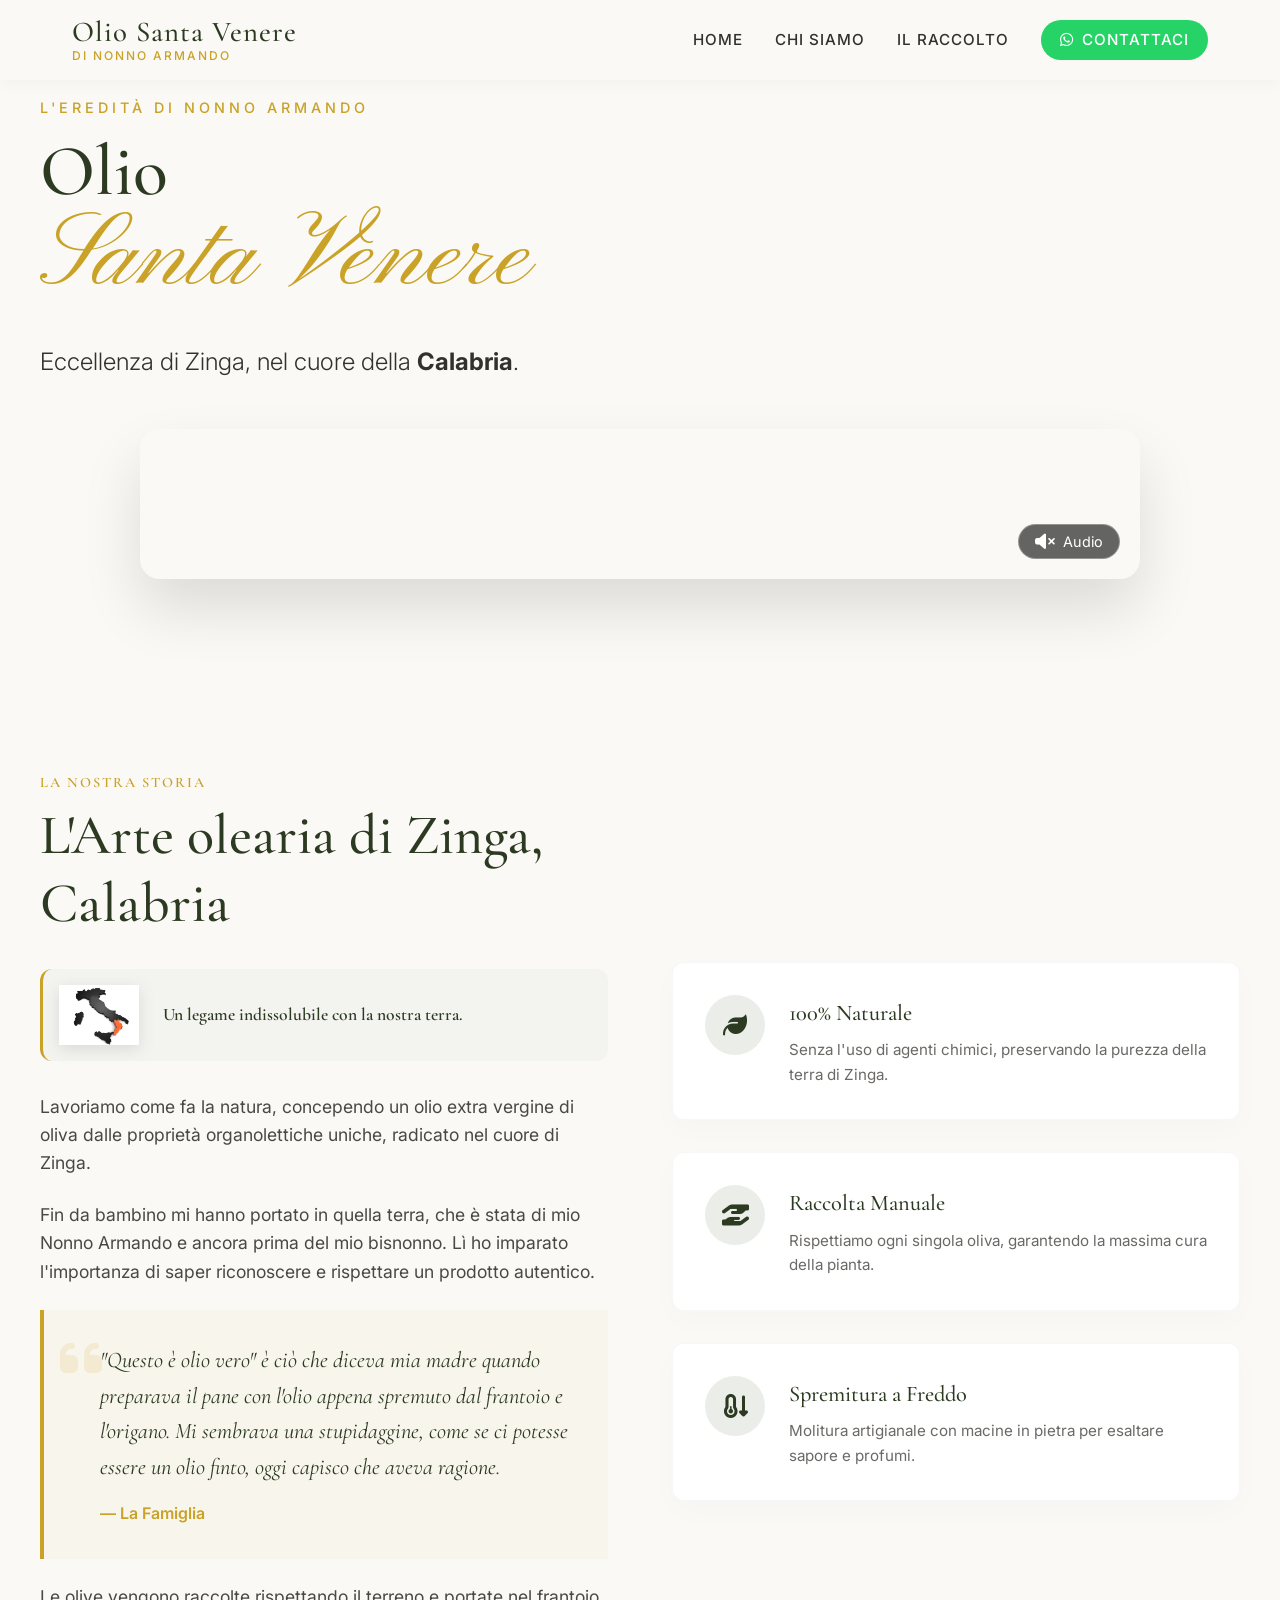
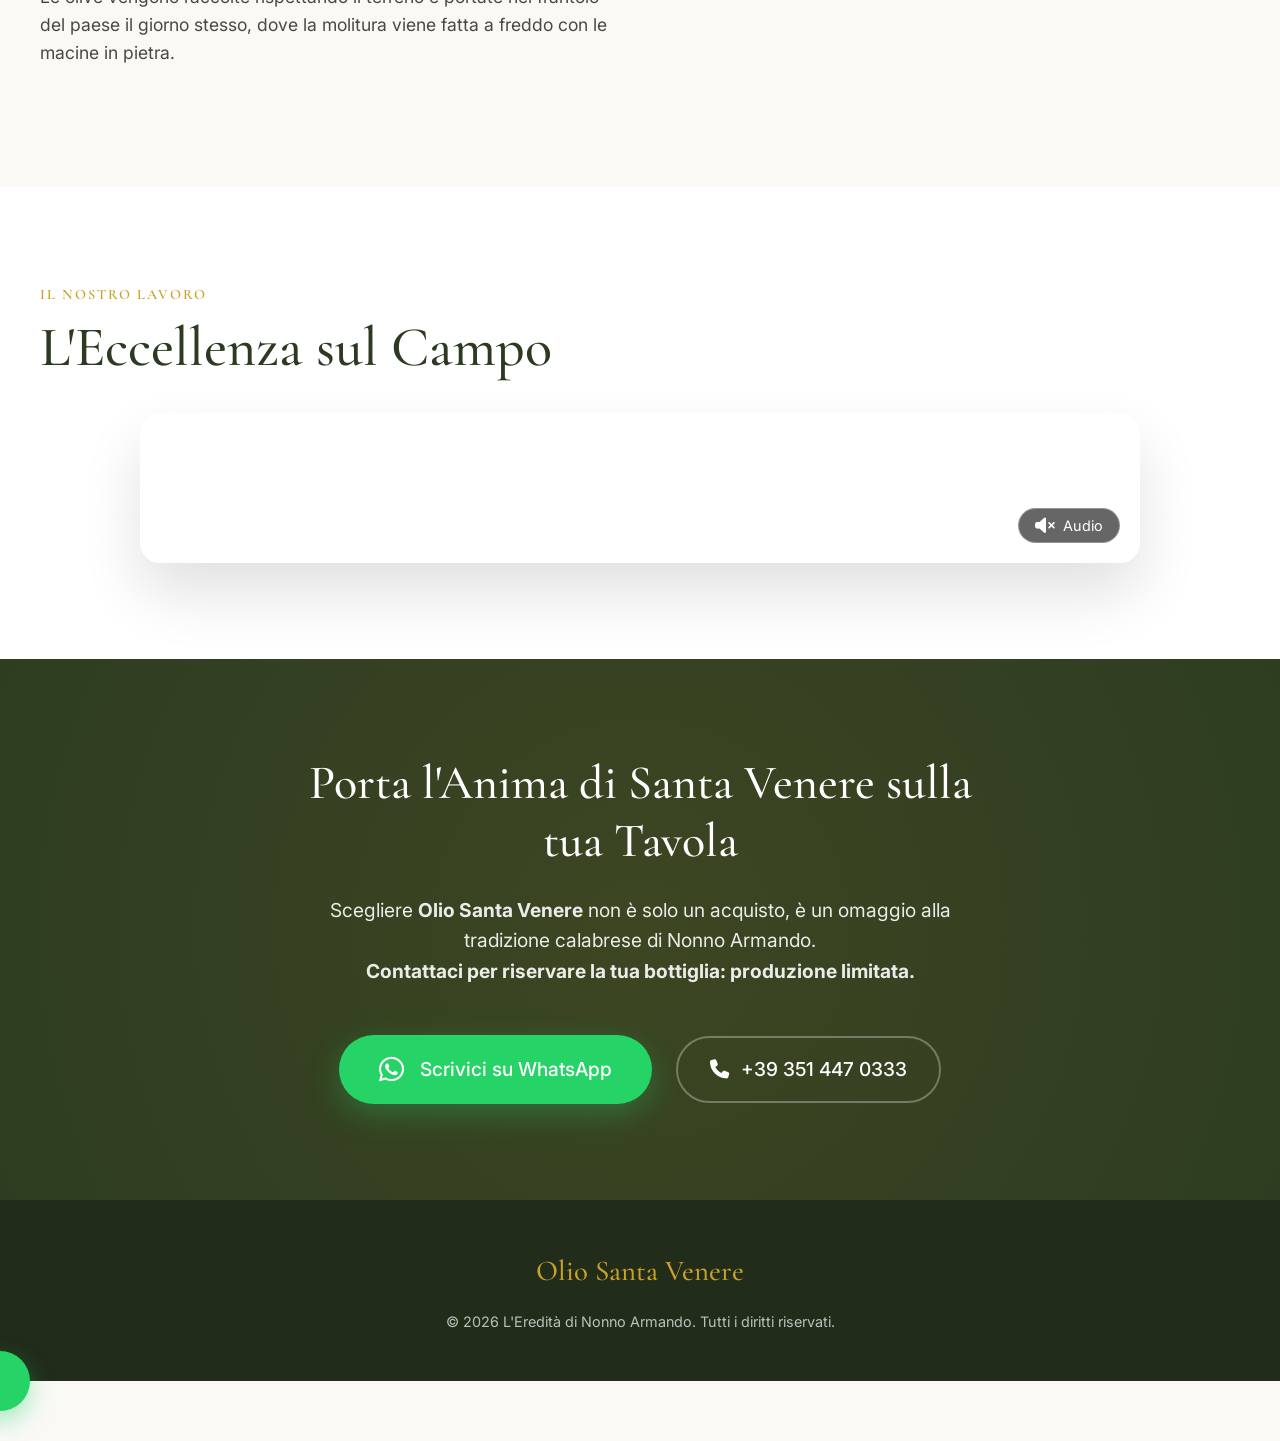
==== commit c2df30ce: "feat: rebrand project to Olio Santa Venere with new premium typography and sub-branding" ====
--- a/index.html
+++ b/index.html
@@ -3,16 +3,16 @@
 <head>
     <meta charset="UTF-8">
     <meta name="viewport" content="width=device-width, initial-scale=1.0">
-    <title>Olio Nonno Armando | Extra Vergine di Oliva Artigianale e Naturale</title>
+    <title>Olio Santa Venere | L'Eredità di Nonno Armando</title>
     
     <!-- Meta description for SEO -->
-    <meta name="description" content="Olio Nonno Armando: olio extra vergine di oliva artigianale e premium, 100% naturale. Scopri la trazione, il rispetto per la natura e l'eccellenza della Famiglia.">
+    <meta name="description" content="Olio Santa Venere: l'eccellenza dell'olio extra vergine calabrese, nato dalla tradizione di Nonno Armando. Qualità artigianale 100% naturale.">
     
     <!-- Open Graph / Social Media & WhatsApp Preview -->
     <meta property="og:type" content="website">
     <meta property="og:url" content="https://lorenzovecc.github.io/OlioNonnoArmando/">
-    <meta property="og:title" content="Olio Nonno Armando | Extra Vergine di Oliva Artigianale e Naturale">
-    <meta property="og:description" content="Olio Nonno Armando: olio extra vergine di oliva artigianale e premium, 100% naturale. Scopri l'eccellenza della Famiglia.">
+    <meta property="og:title" content="Olio Santa Venere | L'Eredità di Nonno Armando">
+    <meta property="og:description" content="Olio Santa Venere: olio extra vergine artigianale e premium. Scopri l'eccellenza che nasce a Zinga.">
     <meta property="og:image" content="https://raw.githubusercontent.com/LorenzoVecc/OlioNonnoArmando/main/cover.png">
     <meta property="og:image:width" content="1200">
     <meta property="og:image:height" content="1200">
@@ -20,10 +20,10 @@
     <!-- Video Preload & Resource Hints -->
     <link rel="preload" as="image" href="https://res.cloudinary.com/dtao2wba5/video/upload/f_auto,q_auto/v1773505152/1773504993231258_zj6efv.jpg" fetchpriority="high">
     
-    <!-- Google Fonts: Cormorant Garamond & Inter -->
+    <!-- Google Fonts: Cormorant Garamond, Inter & Pinyon Script -->
     <link rel="preconnect" href="https://fonts.googleapis.com">
     <link rel="preconnect" href="https://fonts.gstatic.com" crossorigin>
-    <link href="https://fonts.googleapis.com/css2?family=Cormorant+Garamond:ital,wght@0,400;0,500;0,600;0,700;1,400;1,500;1,600;1,700&family=Inter:wght@300;400;500;600&display=swap" rel="stylesheet">
+    <link href="https://fonts.googleapis.com/css2?family=Cormorant+Garamond:ital,wght@0,400;0,500;0,600;0,700;1,400;1,500;1,600;1,700&family=Inter:wght@300;400;500;600&family=Pinyon+Script&display=swap" rel="stylesheet">
     
     <!-- FontAwesome -->
     <link rel="stylesheet" href="https://cdnjs.cloudflare.com/ajax/libs/font-awesome/6.4.0/css/all.min.css">
@@ -36,7 +36,7 @@
     <!-- Header / Navigazione -->
     <header id="navbar">
         <div class="nav-container">
-            <a href="#home" class="logo">Olio Nonno Armando</a>
+            <a href="#home" class="logo">Olio Santa Venere <small>di Nonno Armando</small></a>
             <div class="menu-toggle" id="mobile-menu">
                 <span class="bar"></span>
                 <span class="bar"></span>
@@ -57,8 +57,9 @@
         <!-- Hero Section -->
         <section id="home" class="section hero-boxed">
             <div class="container text-center">
-                <h1 class="hero-title-dark">Olio<br><span>Nonno Armando</span></h1>
-                <p class="hero-subtitle-dark">Eccellenza di Zinga, nel cuore della <strong>Calabria</strong>. Ogni goccia una storia di passione e natura.</p>
+                <span class="hero-legacy reveal">L'Eredità di Nonno Armando</span>
+                <h1 class="hero-title-dark">Olio <span class="brand-script">Santa Venere</span></h1>
+                <p class="hero-subtitle-dark">Eccellenza di Zinga, nel cuore della <strong>Calabria</strong>.</p>
                 <div class="video-container"> <!-- Removed reveal for mobile instant visibility -->
                     <button class="audio-toggle-btn" aria-label="Attiva Audio" data-video-target="heroVideo">
                         <i class="fa-solid fa-volume-xmark"></i> Audio
@@ -160,8 +161,8 @@
         <!-- Sezione Contatti / Call to Action -->
         <section id="contatti" class="cta-section">
             <div class="cta-container reveal">
-                <h2 class="cta-title">Porta l'Anima della Calabria sulla tua Tavola</h2>
-                <p class="cta-description">Scegliere <strong>Olio Nonno Armando</strong> non è solo un acquisto, è un investimento per la tua salute e un omaggio alla tradizione calabrese più pura. <br><strong>Contattaci ora: la produzione è limitata, non rischiare di restare senza!</strong></p>
+                <h2 class="cta-title">Porta l'Anima di Santa Venere sulla tua Tavola</h2>
+                <p class="cta-description">Scegliere <strong>Olio Santa Venere</strong> non è solo un acquisto, è un omaggio alla tradizione calabrese di Nonno Armando. <br><strong>Contattaci per riservare la tua bottiglia: produzione limitata.</strong></p>
                 <div class="cta-actions">
                     <a href="https://wa.me/393514470333" target="_blank" class="btn btn-whatsapp-large">
                         <i class="fa-brands fa-whatsapp"></i> Scrivici su WhatsApp
@@ -177,8 +178,8 @@
     <!-- Footer -->
     <footer>
         <div class="footer-container">
-            <p class="footer-brand">Olio Nonno Armando</p>
-            <p class="copyright">&copy; 2026 Tutti i diritti riservati. Fatto a mano con passione.</p>
+            <p class="footer-brand">Olio Santa Venere</p>
+            <p class="copyright">&copy; 2026 L'Eredità di Nonno Armando. Tutti i diritti riservati.</p>
         </div>
     </footer>
 
--- a/styles.css
+++ b/styles.css
@@ -17,6 +17,7 @@
     
     --font-heading: 'Cormorant Garamond', serif;
     --font-body: 'Inter', sans-serif;
+    --font-brand: 'Pinyon Script', cursive; /* Nuovo font particolare per Santa Venere */
     
     /* Responsive Spacing & Scaling */
     --header-height: 80px;
@@ -108,10 +109,23 @@
 }
 
 .logo {
-    font-size: 2rem;
+    font-size: 1.8rem;
     color: var(--primary-color);
     text-decoration: none;
     letter-spacing: 1px;
+    display: flex;
+    flex-direction: column;
+    line-height: 1;
+}
+
+.logo small {
+    font-size: 0.75rem;
+    font-family: var(--font-body);
+    text-transform: uppercase;
+    letter-spacing: 2px;
+    color: var(--accent-color);
+    margin-top: 3px;
+    font-weight: 500;
 }
 
 .nav-links {
@@ -191,24 +205,36 @@
     padding-bottom: 4rem;
 }
 
+.hero-legacy {
+    display: block;
+    font-family: var(--font-body);
+    font-size: 0.9rem;
+    text-transform: uppercase;
+    letter-spacing: 4px;
+    color: var(--accent-color);
+    margin-bottom: 1rem;
+    font-weight: 500;
+}
+
 .hero-title-dark {
-    font-size: 3rem;
-    margin-bottom: 1rem;
-    font-style: italic;
-    line-height: 1.1;
+    font-size: 3.5rem;
+    margin-bottom: 2rem;
+    line-height: 1;
     color: var(--primary-color);
-    font-family: var(--font-heading);
-}
-
-.hero-title-dark span {
-    font-size: 3.5rem;
+}
+
+.hero-title-dark .brand-script {
+    font-family: var(--font-brand);
+    font-size: 5rem;
     color: var(--accent-color);
     display: block;
+    margin-top: 0.5rem;
+    font-style: normal;
 }
 
 @media (min-width: 768px) {
-    .hero-title-dark { font-size: 4rem; }
-    .hero-title-dark span { font-size: 4.5rem; }
+    .hero-title-dark { font-size: 4.5rem; }
+    .hero-title-dark .brand-script { font-size: 6.5rem; margin-top: 0; }
 }
 
 .hero-subtitle-dark {
@@ -646,14 +672,18 @@
     }
 
     .logo {
-        font-size: 1.4rem; /* Logo più compatto su mobile */
+        font-size: 1.3rem;
+    }
+
+    .logo small {
+        font-size: 0.6rem;
     }
 
     .nav-links {
         position: fixed;
         top: 0;
         right: -100%;
-        width: 100%; /* Copre tutto lo schermo per evitare problemi di overflow */
+        width: 100%;
         height: 100vh;
         background-color: var(--bg-color);
         flex-direction: column;
@@ -678,16 +708,16 @@
 
     /* Mobile Typography & Spacing Fixes */
     .hero-boxed {
-        padding-top: calc(var(--mobile-header-height) + 1rem); /* Reduced further */
+        padding-top: calc(var(--mobile-header-height) + 1rem); 
         padding-bottom: 2rem;
     }
 
     .hero-title-dark { 
-        font-size: clamp(2rem, 10vw, 2.5rem); /* Fluid font size */
-        margin-bottom: 0.5rem;
-    }
-    .hero-title-dark span { 
-        font-size: clamp(2.4rem, 12vw, 3rem); 
+        font-size: clamp(2rem, 8vw, 3rem);
+    }
+    .hero-title-dark .brand-script { 
+        font-size: clamp(3.5rem, 15vw, 5rem);
+        margin-top: -0.5rem;
     }
     
     .hero-subtitle-dark {
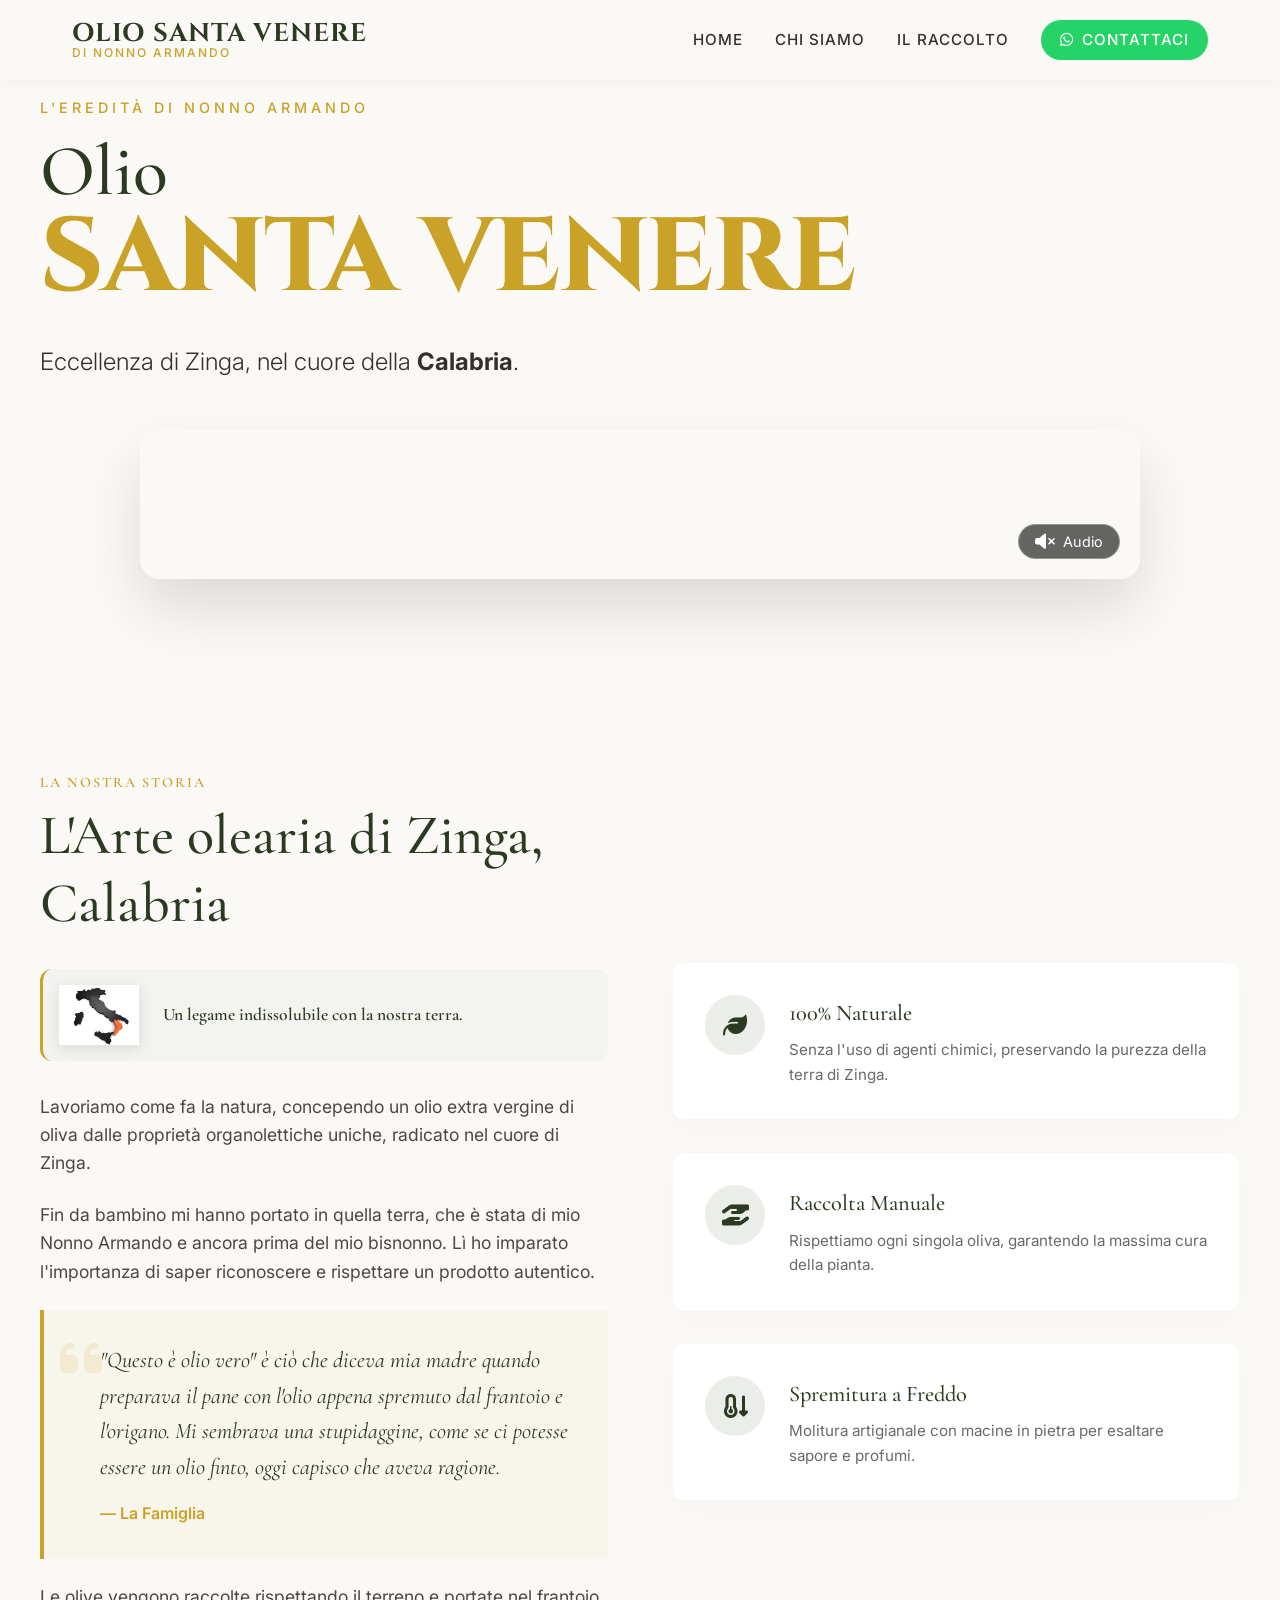
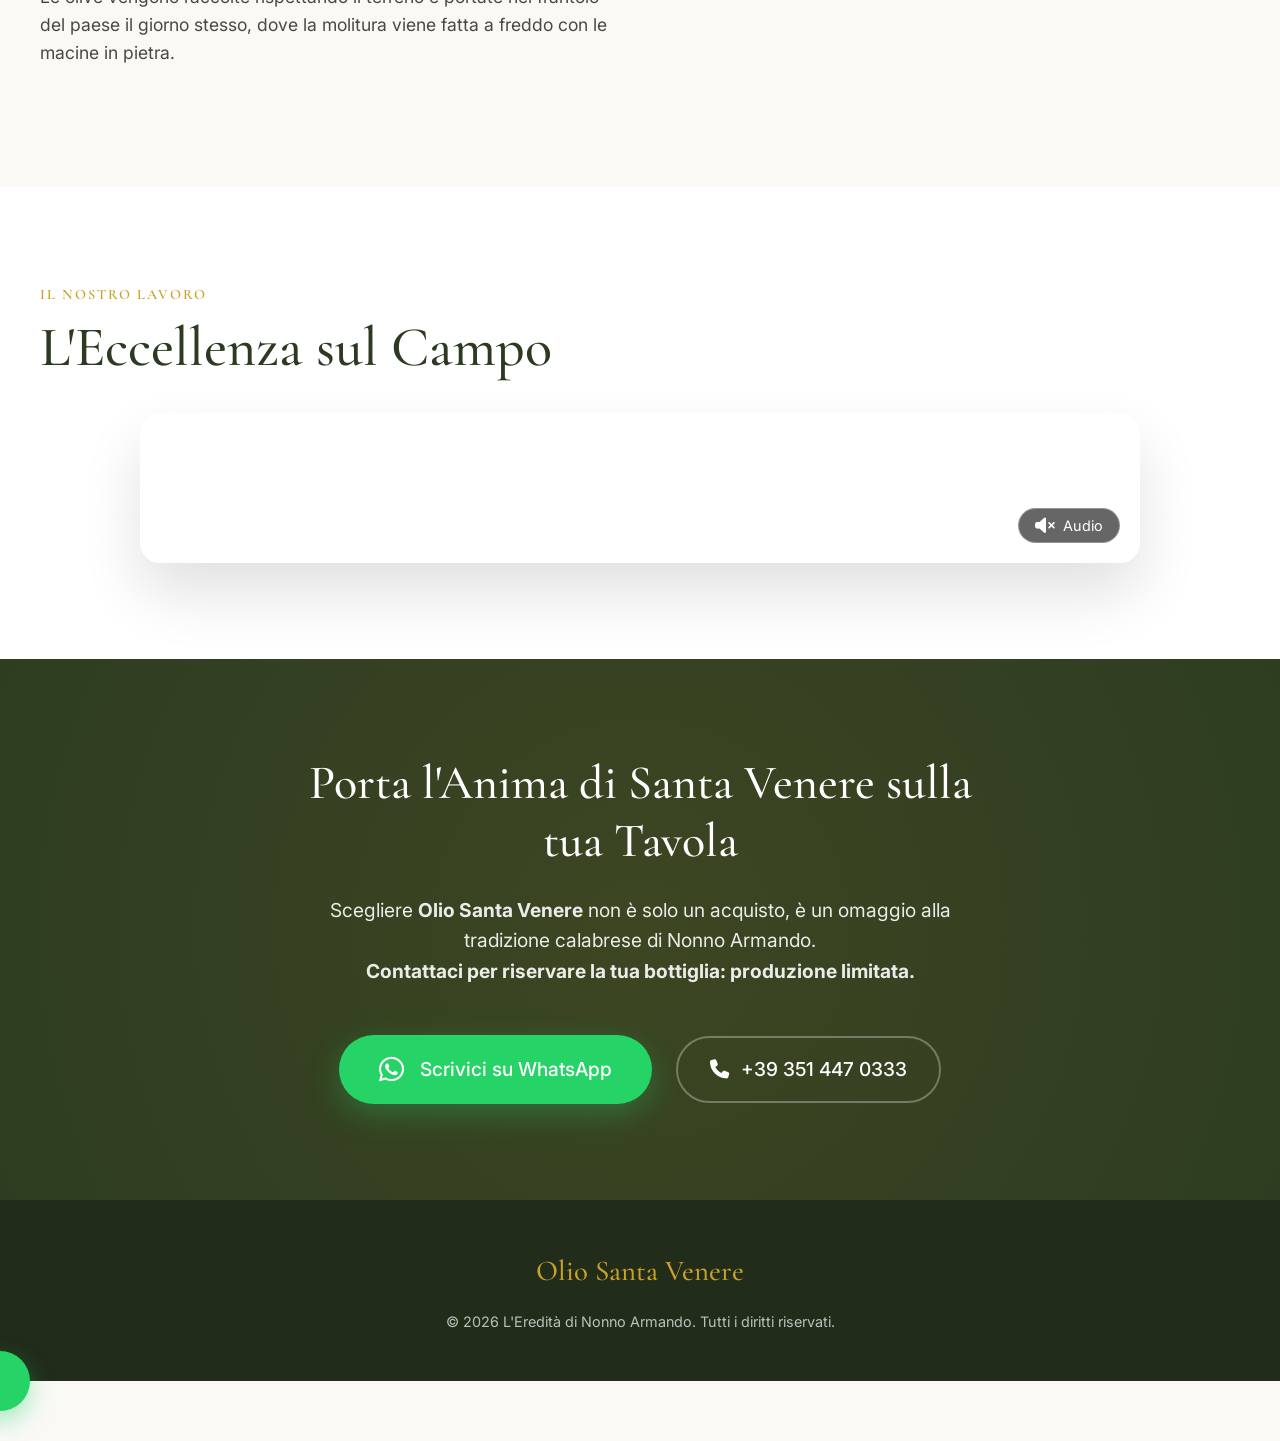
==== commit 73b57f48: "style: switch brand font to Cinzel for sharp stampatello look" ====
--- a/index.html
+++ b/index.html
@@ -20,10 +20,10 @@
     <!-- Video Preload & Resource Hints -->
     <link rel="preload" as="image" href="https://res.cloudinary.com/dtao2wba5/video/upload/f_auto,q_auto/v1773505152/1773504993231258_zj6efv.jpg" fetchpriority="high">
     
-    <!-- Google Fonts: Cormorant Garamond, Inter & Pinyon Script -->
+    <!-- Google Fonts: Cormorant Garamond, Inter & Cinzel -->
     <link rel="preconnect" href="https://fonts.googleapis.com">
     <link rel="preconnect" href="https://fonts.gstatic.com" crossorigin>
-    <link href="https://fonts.googleapis.com/css2?family=Cormorant+Garamond:ital,wght@0,400;0,500;0,600;0,700;1,400;1,500;1,600;1,700&family=Inter:wght@300;400;500;600&family=Pinyon+Script&display=swap" rel="stylesheet">
+    <link href="https://fonts.googleapis.com/css2?family=Cormorant+Garamond:ital,wght@0,400;0,500;0,600;0,700;1,400;1,500;1,600;1,700&family=Inter:wght@300;400;500;600&family=Cinzel:wght@600;800&display=swap" rel="stylesheet">
     
     <!-- FontAwesome -->
     <link rel="stylesheet" href="https://cdnjs.cloudflare.com/ajax/libs/font-awesome/6.4.0/css/all.min.css">
@@ -58,7 +58,7 @@
         <section id="home" class="section hero-boxed">
             <div class="container text-center">
                 <span class="hero-legacy reveal">L'Eredità di Nonno Armando</span>
-                <h1 class="hero-title-dark">Olio <span class="brand-script">Santa Venere</span></h1>
+                <h1 class="hero-title-dark">Olio <span class="brand-name">Santa Venere</span></h1>
                 <p class="hero-subtitle-dark">Eccellenza di Zinga, nel cuore della <strong>Calabria</strong>.</p>
                 <div class="video-container"> <!-- Removed reveal for mobile instant visibility -->
                     <button class="audio-toggle-btn" aria-label="Attiva Audio" data-video-target="heroVideo">
--- a/styles.css
+++ b/styles.css
@@ -17,7 +17,7 @@
     
     --font-heading: 'Cormorant Garamond', serif;
     --font-body: 'Inter', sans-serif;
-    --font-brand: 'Pinyon Script', cursive; /* Nuovo font particolare per Santa Venere */
+    --font-brand: 'Cinzel', serif; /* Font spigoloso e stampatello per Santa Venere */
     
     /* Responsive Spacing & Scaling */
     --header-height: 80px;
@@ -109,13 +109,16 @@
 }
 
 .logo {
-    font-size: 1.8rem;
+    font-size: 1.6rem;
+    font-family: var(--font-brand);
+    text-transform: uppercase;
     color: var(--primary-color);
     text-decoration: none;
     letter-spacing: 1px;
     display: flex;
     flex-direction: column;
-    line-height: 1;
+    line-height: 0.9;
+    font-weight: 700;
 }
 
 .logo small {
@@ -223,18 +226,20 @@
     color: var(--primary-color);
 }
 
-.hero-title-dark .brand-script {
+.hero-title-dark .brand-name {
     font-family: var(--font-brand);
-    font-size: 5rem;
+    font-size: 4.8rem;
     color: var(--accent-color);
     display: block;
     margin-top: 0.5rem;
-    font-style: normal;
+    text-transform: uppercase;
+    font-weight: 800;
+    letter-spacing: -2px;
 }
 
 @media (min-width: 768px) {
     .hero-title-dark { font-size: 4.5rem; }
-    .hero-title-dark .brand-script { font-size: 6.5rem; margin-top: 0; }
+    .hero-title-dark .brand-name { font-size: 6.5rem; margin-top: 0; }
 }
 
 .hero-subtitle-dark {
@@ -715,9 +720,10 @@
     .hero-title-dark { 
         font-size: clamp(2rem, 8vw, 3rem);
     }
-    .hero-title-dark .brand-script { 
-        font-size: clamp(3.5rem, 15vw, 5rem);
-        margin-top: -0.5rem;
+    .hero-title-dark .brand-name { 
+        font-size: clamp(3.2rem, 14vw, 4.5rem);
+        margin-top: 0;
+        letter-spacing: -1px;
     }
     
     .hero-subtitle-dark {
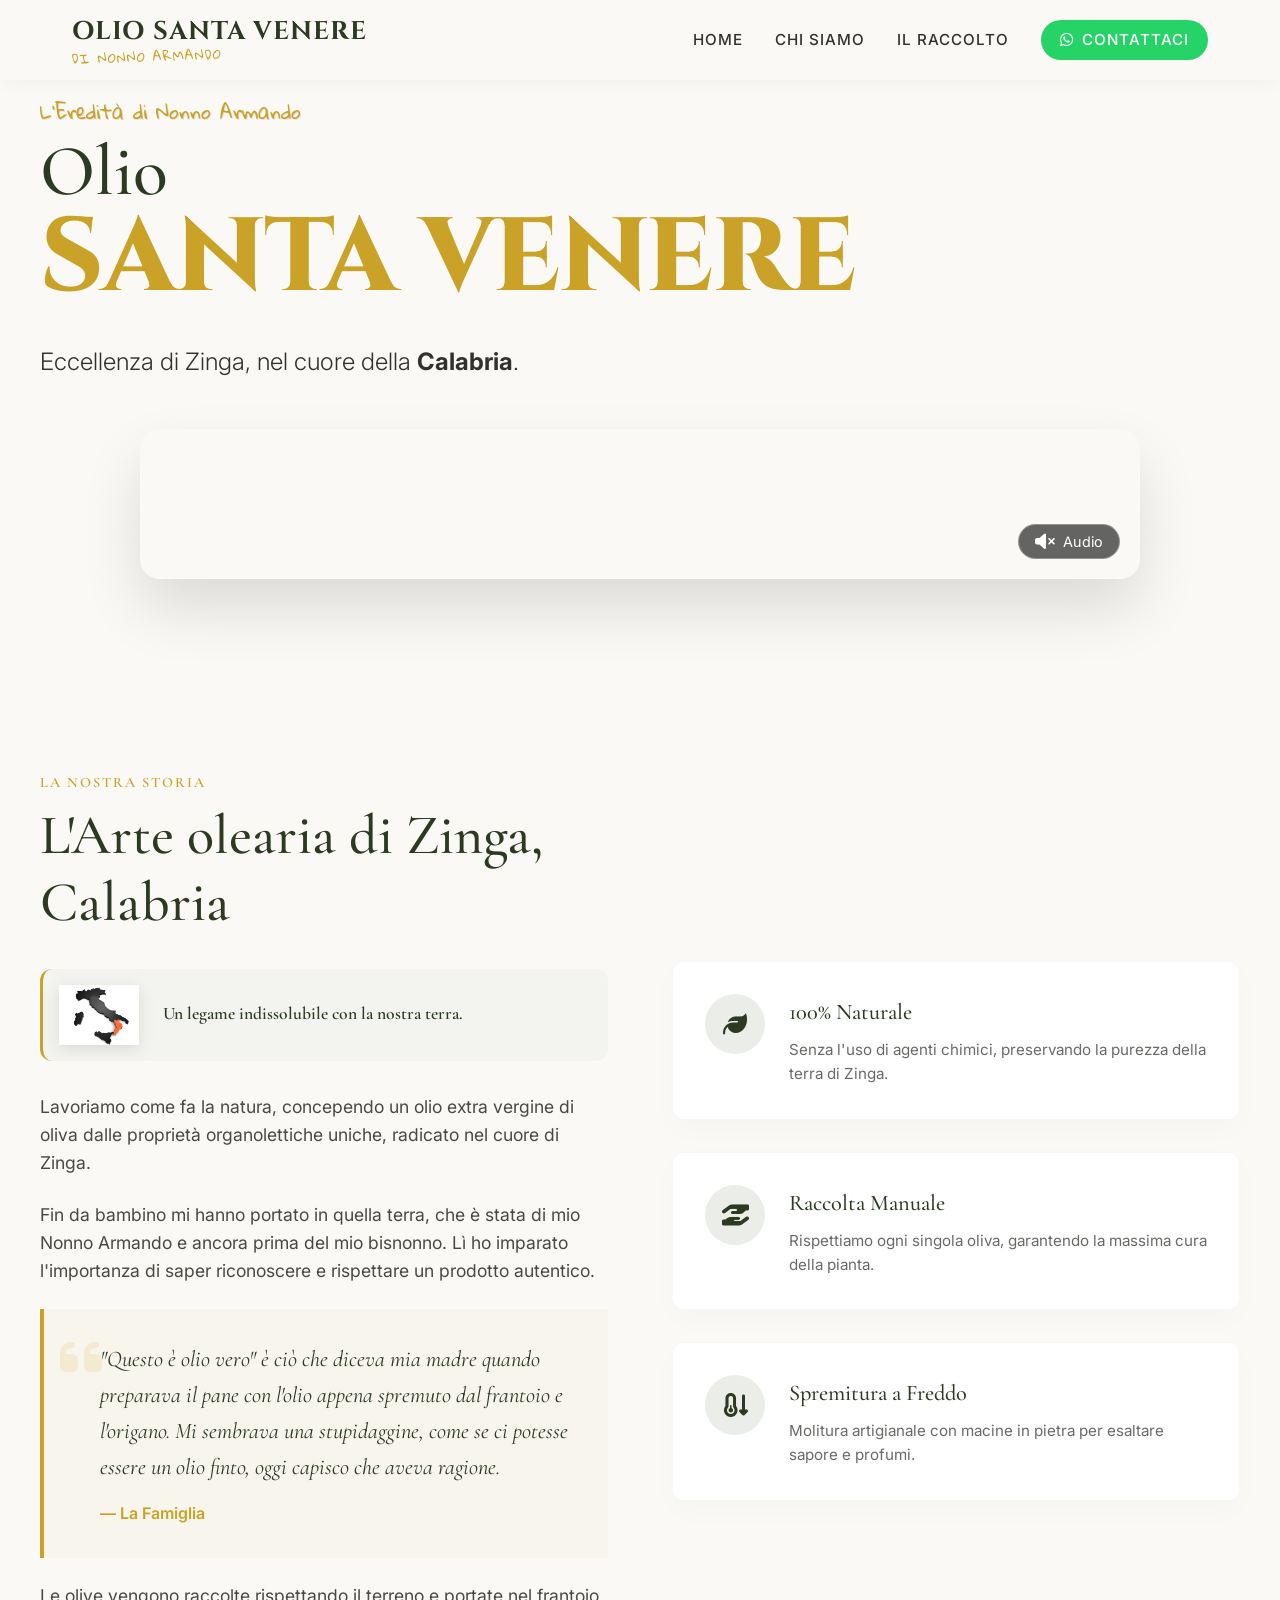
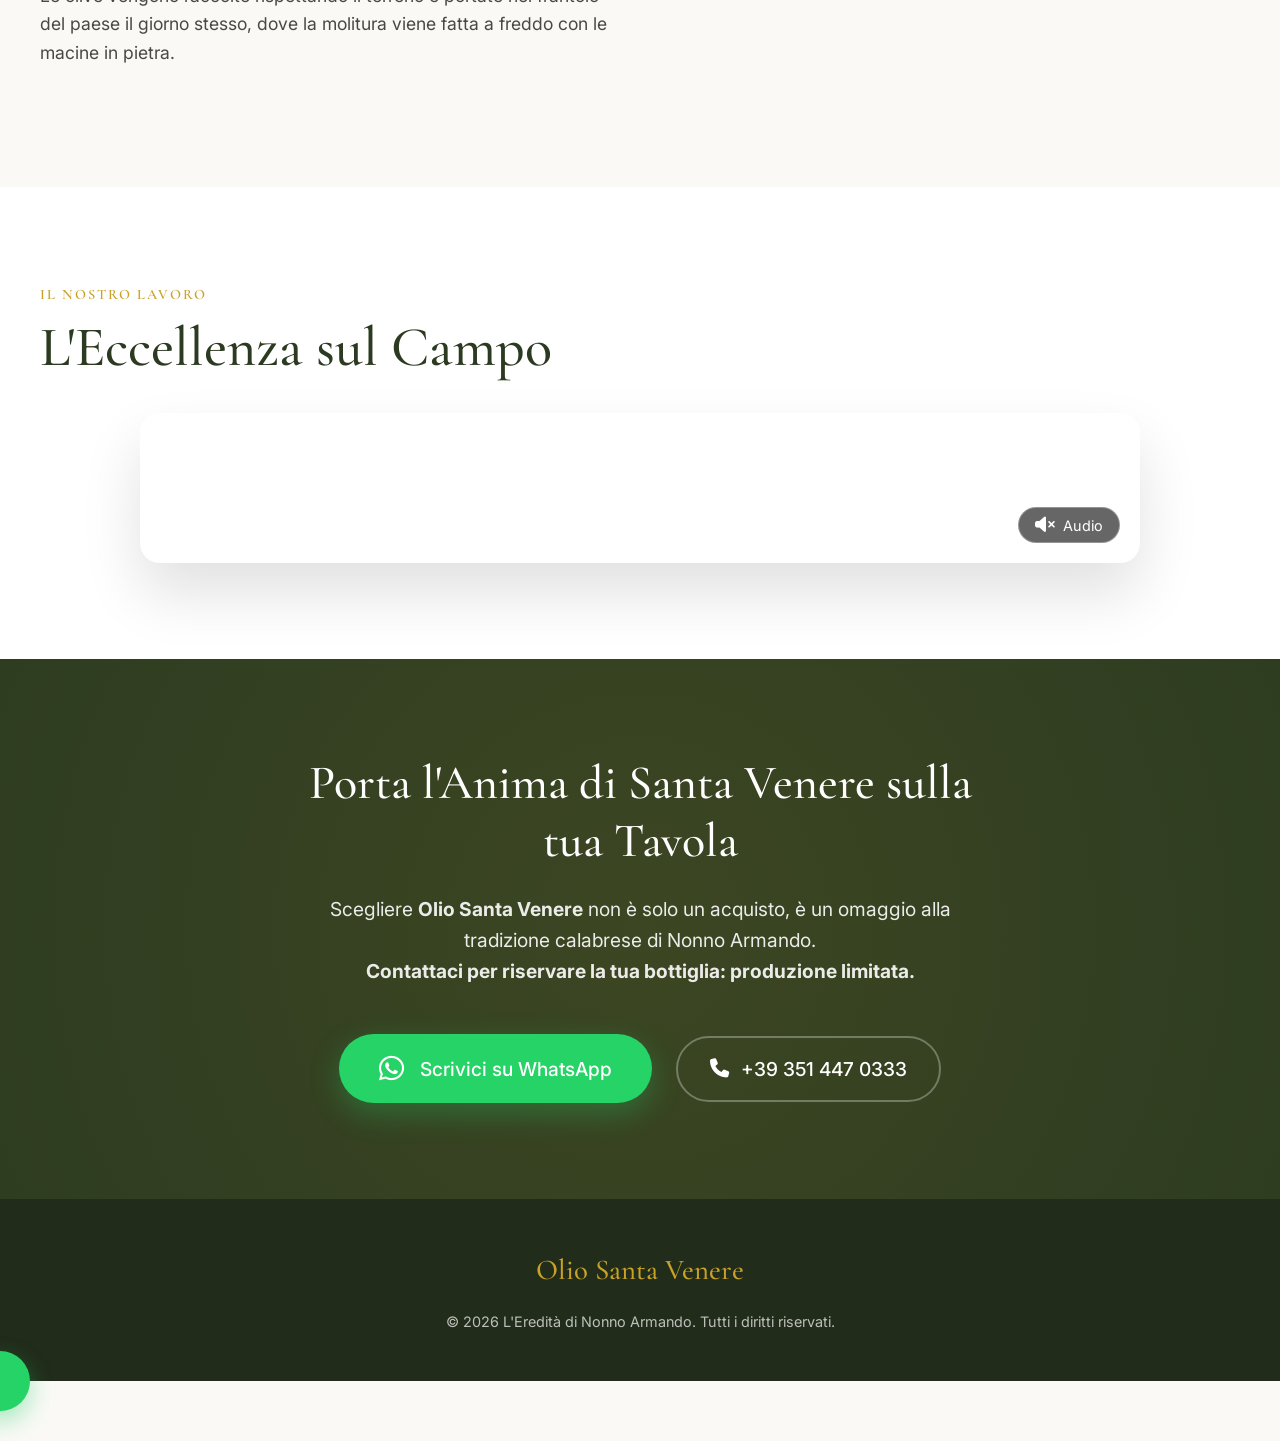
==== commit 396b7a24: "style: implement Simpson-style handwritten font for Nonno Armando legacy elements" ====
--- a/index.html
+++ b/index.html
@@ -20,10 +20,10 @@
     <!-- Video Preload & Resource Hints -->
     <link rel="preload" as="image" href="https://res.cloudinary.com/dtao2wba5/video/upload/f_auto,q_auto/v1773505152/1773504993231258_zj6efv.jpg" fetchpriority="high">
     
-    <!-- Google Fonts: Cormorant Garamond, Inter & Cinzel -->
+    <!-- Google Fonts: Cormorant Garamond, Inter, Cinzel & Gloria Hallelujah -->
     <link rel="preconnect" href="https://fonts.googleapis.com">
     <link rel="preconnect" href="https://fonts.gstatic.com" crossorigin>
-    <link href="https://fonts.googleapis.com/css2?family=Cormorant+Garamond:ital,wght@0,400;0,500;0,600;0,700;1,400;1,500;1,600;1,700&family=Inter:wght@300;400;500;600&family=Cinzel:wght@600;800&display=swap" rel="stylesheet">
+    <link href="https://fonts.googleapis.com/css2?family=Cormorant+Garamond:ital,wght@0,400;0,500;0,600;0,700;1,400;1,500;1,600;1,700&family=Inter:wght@300;400;500;600&family=Cinzel:wght@600;800&family=Gloria+Hallelujah&display=swap" rel="stylesheet">
     
     <!-- FontAwesome -->
     <link rel="stylesheet" href="https://cdnjs.cloudflare.com/ajax/libs/font-awesome/6.4.0/css/all.min.css">
--- a/styles.css
+++ b/styles.css
@@ -18,6 +18,7 @@
     --font-heading: 'Cormorant Garamond', serif;
     --font-body: 'Inter', sans-serif;
     --font-brand: 'Cinzel', serif; /* Font spigoloso e stampatello per Santa Venere */
+    --font-legacy: 'Gloria Hallelujah', cursive; /* Stile "Simpson/Groening" per Nonno Armando */
     
     /* Responsive Spacing & Scaling */
     --header-height: 80px;
@@ -122,13 +123,12 @@
 }
 
 .logo small {
-    font-size: 0.75rem;
-    font-family: var(--font-body);
-    text-transform: uppercase;
-    letter-spacing: 2px;
+    font-size: 0.8rem;
+    font-family: var(--font-legacy);
     color: var(--accent-color);
-    margin-top: 3px;
-    font-weight: 500;
+    margin-top: 5px;
+    font-weight: 400;
+    transform: rotate(-2deg); /* Leggera rotazione stile fumetto */
 }
 
 .nav-links {
@@ -210,13 +210,12 @@
 
 .hero-legacy {
     display: block;
-    font-family: var(--font-body);
-    font-size: 0.9rem;
-    text-transform: uppercase;
-    letter-spacing: 4px;
+    font-family: var(--font-legacy);
+    font-size: 1.2rem;
     color: var(--accent-color);
-    margin-bottom: 1rem;
-    font-weight: 500;
+    margin-bottom: 0.5rem;
+    transform: rotate(-1deg);
+    text-shadow: 1px 1px 0px rgba(0,0,0,0.1);
 }
 
 .hero-title-dark {
